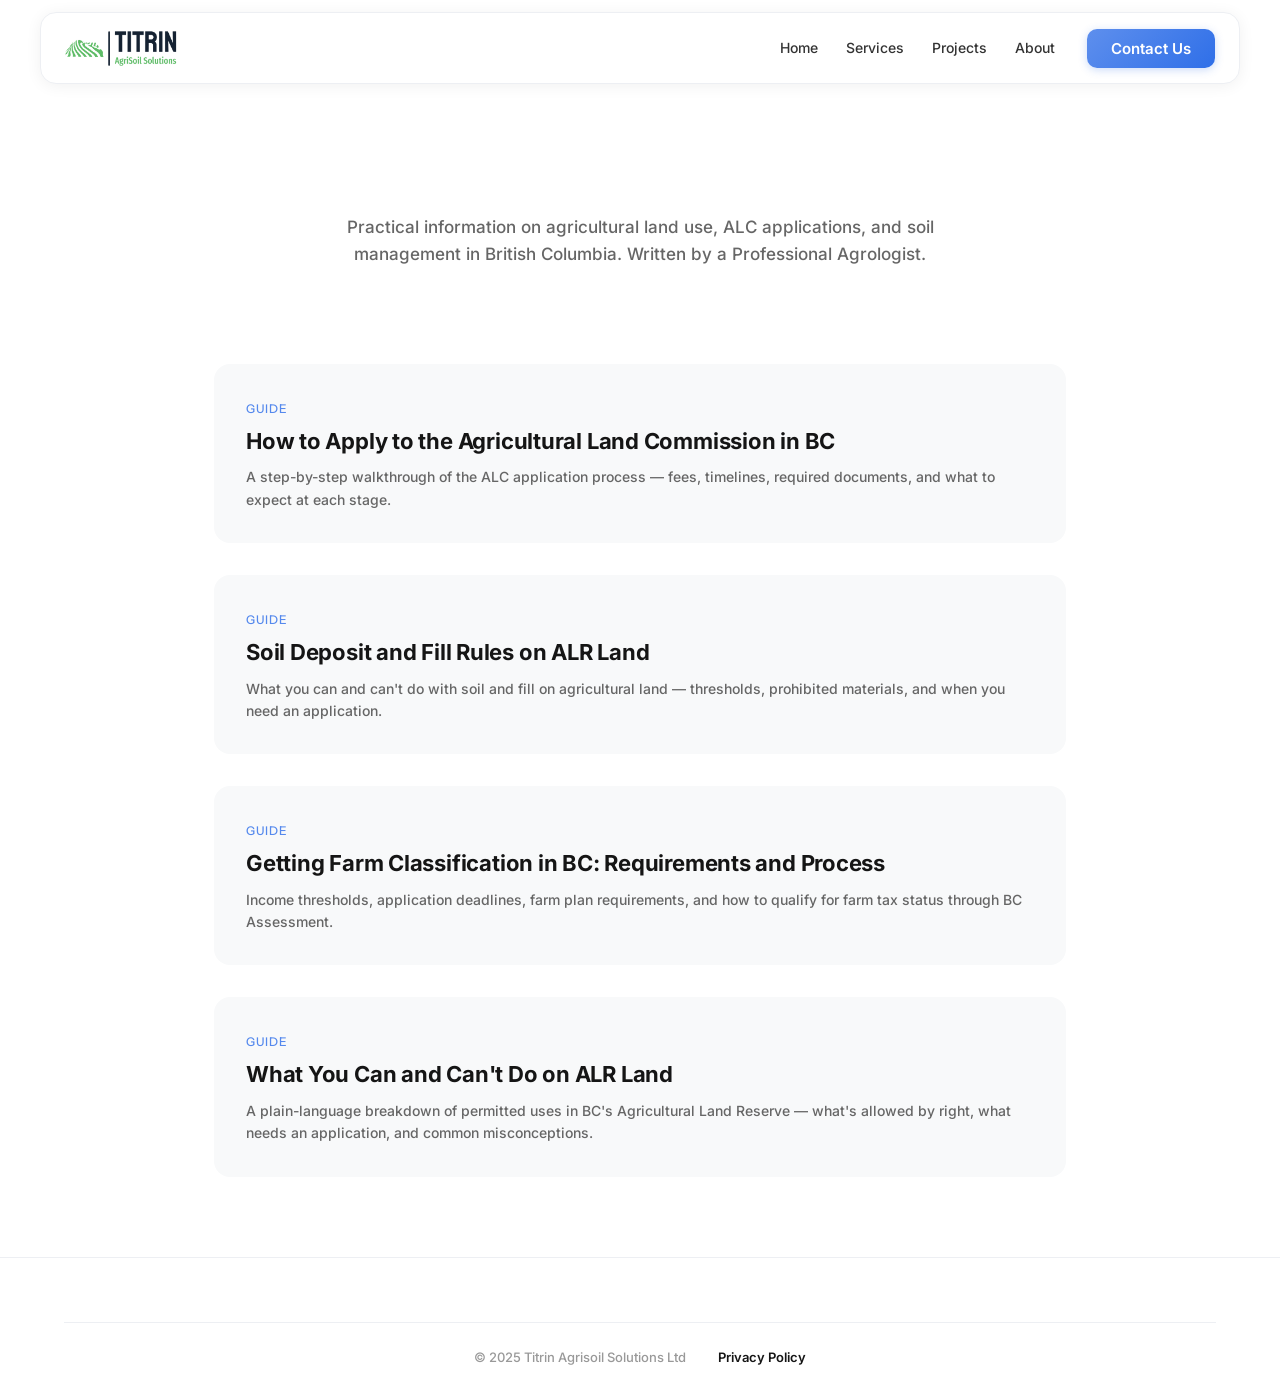
==== site/blog/index.html @ 801a22ed "Add blog with 4 factual guides on ALC, ALR, soil, and farm classification All articles sourced from " ====
<!DOCTYPE html>
<html lang="en" style="background:#fff">
<head>
  <meta charset="utf-8">
  <meta name="theme-color" content="#ffffff">
  <meta name="viewport" content="width=device-width, initial-scale=1">
  <title>Resources & Guides | Titrin Agrisoil Solutions</title>
  <meta name="keywords" content="ALC application guide, agricultural land reserve, soil assessment BC, farm plan, agrology resources">
  <meta name="description" content="Practical guides on ALC applications, soil assessments, farm plans, and agricultural land use in British Columbia. Written by a Professional Agrologist.">
  <meta property="og:type" content="website">
  <meta property="og:url" content="https://titrin.ca/blog/">
  <meta property="og:image" content="https://titrin.ca/images/iPVQI3gD4EhGyw76dvoJw2JfsQ.png">
  <meta property="og:title" content="Resources & Guides | Titrin Agrisoil Solutions">
  <meta property="og:description" content="Practical guides on ALC applications, soil assessments, farm plans, and agricultural land use in British Columbia.">
  <link rel="alternate" hreflang="en-ca" href="https://titrin.ca/blog/">
  <link rel="canonical" href="https://titrin.ca/blog/">
  <link rel="icon" href="../images/favicon-light.png" media="(prefers-color-scheme: light)">
  <link rel="icon" href="../images/favicon-dark.png" media="(prefers-color-scheme: dark)">
  <link rel="stylesheet" href="../css/styles.css">
</head>
<body>

  <header class="site-header" role="banner">
    <div class="header-bar">
      <a href="../index.html" class="header-logo"><img src="../images/iPVQI3gD4EhGyw76dvoJw2JfsQ.png" alt="Titrin AgriSoil Solutions" width="140" height="40"></a>
      <nav class="header-nav">
        <ul class="nav-links">
          <li><a href="../index.html" class="nav-link">Home</a></li>
          <li><a href="../index.html#services" class="nav-link">Services</a></li>
          <li><a href="../projects.html" class="nav-link">Projects</a></li>
          <li><a href="../about.html" class="nav-link">About</a></li>
        </ul>
        <a href="../contact.html" class="btn btn-primary nav-cta">Contact Us</a>
      </nav>
      <button class="hamburger" type="button" aria-label="Toggle navigation menu" aria-expanded="false" aria-controls="mobile-menu">
        <span class="hamburger-line"></span><span class="hamburger-line"></span><span class="hamburger-line"></span>
      </button>
    </div>
    <nav class="mobile-menu" id="mobile-menu" hidden>
      <ul class="mobile-nav-links">
        <li><a href="../index.html" class="mobile-nav-link">Home</a></li>
        <li><a href="../index.html#services" class="mobile-nav-link">Services</a></li>
        <li><a href="../projects.html" class="mobile-nav-link">Projects</a></li>
        <li><a href="../about.html" class="mobile-nav-link">About</a></li>
        <li><a href="../contact.html" class="btn btn-primary mobile-nav-cta">Contact Us</a></li>
      </ul>
    </nav>
  </header>

  <main>
    <section class="page-intro" style="background:var(--color-white);padding:140px 24px 48px;">
      <div class="container" style="text-align:center;">
        <h1>Resources &amp; Guides</h1>
        <p style="font-size:17px;color:var(--color-medium-gray);max-width:640px;margin:16px auto 0;">Practical information on agricultural land use, ALC applications, and soil management in British Columbia. Written by a Professional Agrologist.</p>
      </div>
    </section>

    <section style="padding:48px 24px 80px;">
      <div class="container" style="max-width:900px;margin:0 auto;">
        <div style="display:flex;flex-direction:column;gap:32px;">

          <a href="alc-application-guide.html" style="display:flex;gap:24px;align-items:flex-start;padding:32px;background:var(--color-off-white);border-radius:16px;text-decoration:none;color:inherit;transition:box-shadow 0.2s ease,transform 0.2s ease;" onmouseover="this.style.boxShadow='0 8px 24px rgba(0,0,0,0.08)';this.style.transform='translateY(-2px)'" onmouseout="this.style.boxShadow='';this.style.transform=''">
            <div style="flex:1;">
              <span style="font-family:var(--font-accent);font-size:12px;font-weight:500;text-transform:uppercase;letter-spacing:0.06em;color:var(--color-primary);">Guide</span>
              <h2 style="font-size:22px;margin:8px 0 12px;">How to Apply to the Agricultural Land Commission in BC</h2>
              <p style="color:var(--color-medium-gray);font-size:14px;line-height:1.6;margin:0;">A step-by-step walkthrough of the ALC application process — fees, timelines, required documents, and what to expect at each stage.</p>
            </div>
          </a>

          <a href="soil-deposit-alr-guide.html" style="display:flex;gap:24px;align-items:flex-start;padding:32px;background:var(--color-off-white);border-radius:16px;text-decoration:none;color:inherit;transition:box-shadow 0.2s ease,transform 0.2s ease;" onmouseover="this.style.boxShadow='0 8px 24px rgba(0,0,0,0.08)';this.style.transform='translateY(-2px)'" onmouseout="this.style.boxShadow='';this.style.transform=''">
            <div style="flex:1;">
              <span style="font-family:var(--font-accent);font-size:12px;font-weight:500;text-transform:uppercase;letter-spacing:0.06em;color:var(--color-primary);">Guide</span>
              <h2 style="font-size:22px;margin:8px 0 12px;">Soil Deposit and Fill Rules on ALR Land</h2>
              <p style="color:var(--color-medium-gray);font-size:14px;line-height:1.6;margin:0;">What you can and can't do with soil and fill on agricultural land — thresholds, prohibited materials, and when you need an application.</p>
            </div>
          </a>

          <a href="farm-classification-bc.html" style="display:flex;gap:24px;align-items:flex-start;padding:32px;background:var(--color-off-white);border-radius:16px;text-decoration:none;color:inherit;transition:box-shadow 0.2s ease,transform 0.2s ease;" onmouseover="this.style.boxShadow='0 8px 24px rgba(0,0,0,0.08)';this.style.transform='translateY(-2px)'" onmouseout="this.style.boxShadow='';this.style.transform=''">
            <div style="flex:1;">
              <span style="font-family:var(--font-accent);font-size:12px;font-weight:500;text-transform:uppercase;letter-spacing:0.06em;color:var(--color-primary);">Guide</span>
              <h2 style="font-size:22px;margin:8px 0 12px;">Getting Farm Classification in BC: Requirements and Process</h2>
              <p style="color:var(--color-medium-gray);font-size:14px;line-height:1.6;margin:0;">Income thresholds, application deadlines, farm plan requirements, and how to qualify for farm tax status through BC Assessment.</p>
            </div>
          </a>

          <a href="permitted-uses-alr.html" style="display:flex;gap:24px;align-items:flex-start;padding:32px;background:var(--color-off-white);border-radius:16px;text-decoration:none;color:inherit;transition:box-shadow 0.2s ease,transform 0.2s ease;" onmouseover="this.style.boxShadow='0 8px 24px rgba(0,0,0,0.08)';this.style.transform='translateY(-2px)'" onmouseout="this.style.boxShadow='';this.style.transform=''">
            <div style="flex:1;">
              <span style="font-family:var(--font-accent);font-size:12px;font-weight:500;text-transform:uppercase;letter-spacing:0.06em;color:var(--color-primary);">Guide</span>
              <h2 style="font-size:22px;margin:8px 0 12px;">What You Can and Can't Do on ALR Land</h2>
              <p style="color:var(--color-medium-gray);font-size:14px;line-height:1.6;margin:0;">A plain-language breakdown of permitted uses in BC's Agricultural Land Reserve — what's allowed by right, what needs an application, and common misconceptions.</p>
            </div>
          </a>

        </div>
      </div>
    </section>
  </main>

  <footer class="site-footer" role="contentinfo">
    <div class="container">
      <div class="footer-bottom">
        <p>&copy; 2025 Titrin Agrisoil Solutions Ltd</p>
        <a href="../privacy-policy.html">Privacy Policy</a>
      </div>
    </div>
  </footer>

  <script defer src="../js/main.js"></script>
</body>
</html>
---- site/css/styles.css ----
@font-face{font-family:'Inter';src:url('../fonts/inter-400.woff2') format('woff2');font-weight:400;font-style:normal;font-display:swap}@font-face{font-family:'Inter';src:url('../fonts/inter-500.woff2') format('woff2');font-weight:500;font-style:normal;font-display:swap}@font-face{font-family:'Inter';src:url('../fonts/inter-600.woff2') format('woff2');font-weight:600;font-style:normal;font-display:swap}@font-face{font-family:'Inter';src:url('../fonts/inter-700.woff2') format('woff2');font-weight:700;font-style:normal;font-display:swap}@font-face{font-family:'Inter';src:url('../fonts/inter-900.woff2') format('woff2');font-weight:900;font-style:normal;font-display:swap}@font-face{font-family:'Instrument Sans';src:url('../fonts/instrument-sans-400.woff2') format('woff2');font-weight:400;font-style:normal;font-display:swap}@font-face{font-family:'Instrument Sans';src:url('../fonts/instrument-sans-500.woff2') format('woff2');font-weight:500;font-style:normal;font-display:swap}@font-face{font-family:'Instrument Sans';src:url('../fonts/instrument-sans-700.woff2') format('woff2');font-weight:700;font-style:normal;font-display:swap}:root{--color-primary:#5589ed;--color-primary-dark:#2f6fe8;--color-primary-light:#e6eefd;--color-dark-text:#151515;--color-white:#fff;--color-dark-gray:#333;--color-medium-gray:#666;--color-light-gray:#999;--color-border-gray:#edeff3;--color-off-white:#f8f9fa;--color-near-black:#1c1e20;--gradient-primary:linear-gradient(135deg,rgb(94,143,237),rgb(47,111,232));--gradient-primary-hover:linear-gradient(135deg,rgb(74,123,217),rgb(37,91,202));--font-body:'Inter',-apple-system,BlinkMacSystemFont,'Segoe UI',sans-serif;--font-heading:'Inter',-apple-system,BlinkMacSystemFont,'Segoe UI',sans-serif;--font-accent:'Instrument Sans',sans-serif;--font-features:'cv03','cv04','cv09','cv11';--max-width:1200px;--header-height:72px;--section-padding:56px 24px;--section-padding-mobile:48px 16px;--border-radius-sm:8px;--border-radius-md:16px;--border-radius-lg:24px;--shadow-header:0 2px 16px rgba(0,0,0,0.06);--shadow-card:0 2px 12px rgba(0,0,0,0.06);--shadow-card-hover:0 8px 24px rgba(0,0,0,0.1);--transition-fast:0.2s ease;--transition-medium:0.3s ease}*,*::before,*::after{box-sizing:border-box;margin:0;padding:0}html{scroll-behavior:smooth;-webkit-text-size-adjust:100%}body{font-family:var(--font-body);font-optical-sizing:auto;font-feature-settings:var(--font-features);font-weight:500;font-size:15px;line-height:1.6;color:var(--color-medium-gray);background-color:var(--color-white);-webkit-font-smoothing:antialiased;-moz-osx-font-smoothing:grayscale}img,picture,video,svg{display:block;max-width:100%;height:auto}a{color:inherit;text-decoration:none}ul,ol{list-style:none}button,input,textarea,select{font:inherit;color:inherit;border:none;background:none;outline:none}button{cursor:pointer}h1,h2,h3,h4,h5,h6{font-family:var(--font-heading);font-feature-settings:var(--font-features);font-weight:700;color:var(--color-dark-text);line-height:1.2}h1{font-size:48px;letter-spacing:-0.02em}h2{font-size:36px;letter-spacing:-0.01em}h3{font-size:24px}h4{font-size:20px}h5{font-size:16px}p{margin-bottom:1em}p:last-child{margin-bottom:0}strong{font-weight:700}.container{width:100%;max-width:var(--max-width);margin:0 auto;padding:0 24px}.section{padding:var(--section-padding)}.section--white{background-color:var(--color-white)}.section--light{background-color:var(--color-off-white)}.section--blue-light{background-color:var(--color-primary-light)}.section--dark{background-color:var(--color-near-black);color:var(--color-white)}.section__inner{max-width:var(--max-width);margin:0 auto;padding:0 24px}.section-label{display:flex;align-items:center;justify-content:center;gap:6px;font-family:var(--font-accent);font-size:13px;font-weight:500;letter-spacing:0.08em;text-transform:uppercase;color:var(--color-primary);margin-bottom:12px}.section-label-icon{display:inline-block;vertical-align:middle}.section-heading{text-align:center;margin-bottom:16px}.section-subtitle,.section-description{text-align:center;max-width:640px;margin:0 auto 48px;color:var(--color-medium-gray)}.section-cta{text-align:center;margin-top:32px}.visually-hidden{position:absolute;width:1px;height:1px;padding:0;margin:-1px;overflow:hidden;clip:rect(0,0,0,0);white-space:nowrap;border:0}.btn{display:inline-flex;align-items:center;justify-content:center;gap:8px;padding:12px 24px;font-family:var(--font-body);font-feature-settings:var(--font-features);font-size:15px;font-weight:600;line-height:1;border-radius:10px;cursor:pointer;transition:all var(--transition-fast);white-space:nowrap;text-decoration:none}.btn-primary,.btn--primary{background:var(--gradient-primary);color:var(--color-white);border:none;box-shadow:0 2px 8px rgba(47,111,232,0.25)}.btn-primary:hover,.btn--primary:hover{background:var(--gradient-primary-hover);box-shadow:0 4px 12px rgba(47,111,232,0.35);transform:translateY(-1px)}.btn-primary:active,.btn--primary:active{transform:translateY(0);box-shadow:0 1px 4px rgba(47,111,232,0.25)}.btn-outline,.btn--secondary{background:transparent;color:var(--color-dark-text);border:1.5px solid var(--color-border-gray)}.btn-outline:hover,.btn--secondary:hover{border-color:var(--color-primary);color:var(--color-primary)}.btn--dark{background:var(--color-near-black);color:var(--color-white);border:none;width:100%;padding:16px 24px}.btn--dark:hover{background:var(--color-dark-gray)}.btn-lg{padding:16px 32px;font-size:16px;border-radius:12px}.btn--sm{padding:8px 16px;font-size:13px;border-radius:8px}.site-header{position:fixed;top:0;left:0;right:0;z-index:1000;padding:12px 16px 0}.header-bar{max-width:var(--max-width);margin:0 auto;background:rgba(255,255,255,1);backdrop-filter:blur(16px);-webkit-backdrop-filter:blur(16px);border:1px solid var(--color-border-gray);border-radius:var(--border-radius-md);box-shadow:var(--shadow-header);padding:0 24px;height:var(--header-height);display:flex;align-items:center;justify-content:space-between}.header-logo{flex-shrink:0}.header-logo img{height:36px;width:auto}.header-nav{display:flex;align-items:center;gap:32px}.nav-links{display:flex;align-items:center;gap:28px}.nav-link{font-size:14px;font-weight:500;color:var(--color-dark-gray);transition:color var(--transition-fast);position:relative}.nav-link:hover{color:var(--color-primary)}.nav-link.active{color:var(--color-dark-gray)}.nav-cta{flex-shrink:0}.hamburger{display:none;flex-direction:column;justify-content:center;gap:5px;width:32px;height:32px;cursor:pointer;background:none;border:none;padding:4px}.hamburger-line{display:block;width:100%;height:2px;background:var(--color-dark-text);border-radius:1px;transition:all var(--transition-fast)}.hamburger.is-open .hamburger-line:nth-child(1){transform:rotate(45deg) translate(5px,5px)}.hamburger.is-open .hamburger-line:nth-child(2){opacity:0}.hamburger.is-open .hamburger-line:nth-child(3){transform:rotate(-45deg) translate(5px,-5px)}.mobile-menu{display:none;max-width:var(--max-width);margin:8px auto 0;background:var(--color-white);border:1px solid var(--color-border-gray);border-radius:var(--border-radius-md);box-shadow:var(--shadow-card);padding:16px 24px}.mobile-menu:not([hidden]){display:block}.mobile-nav-links{display:flex;flex-direction:column;gap:4px}.mobile-nav-link{display:block;padding:12px 0;font-size:16px;font-weight:500;color:var(--color-dark-gray);border-bottom:1px solid var(--color-border-gray);transition:color var(--transition-fast)}.mobile-nav-link:last-child{border-bottom:none}.mobile-nav-link:hover{color:var(--color-primary)}.mobile-nav-link.active{color:var(--color-dark-gray)}.mobile-nav-cta{margin-top:8px;text-align:center;border-bottom:none !important}.header-wrapper{position:sticky;top:0;z-index:1000;padding:12px 16px 0}.header{max-width:var(--max-width);margin:0 auto;background:rgba(255,255,255,1);backdrop-filter:blur(16px);-webkit-backdrop-filter:blur(16px);border:1px solid var(--color-border-gray);border-radius:var(--border-radius-md);box-shadow:var(--shadow-header);padding:0 24px;height:var(--header-height);display:flex;align-items:center;justify-content:space-between;position:relative}.header__logo{flex-shrink:0}.header__logo img{height:36px;width:auto}.header__nav{display:flex;align-items:center;gap:32px}.header__nav-links{display:flex;align-items:center;gap:28px}.header__nav-link{font-size:14px;font-weight:500;color:var(--color-dark-gray);transition:color var(--transition-fast);position:relative}.header__nav-link:hover{color:var(--color-primary)}.header__nav-link--active{color:var(--color-dark-gray)}.header__cta{flex-shrink:0}.header__hamburger{display:none;flex-direction:column;justify-content:center;gap:5px;width:32px;height:32px;cursor:pointer;background:none;border:none;padding:4px}.header__hamburger span{display:block;width:100%;height:2px;background:var(--color-dark-text);border-radius:1px;transition:all var(--transition-fast)}.header__hamburger.is-open span:nth-child(1){transform:rotate(45deg) translate(5px,5px)}.header__hamburger.is-open span:nth-child(2){opacity:0}.header__hamburger.is-open span:nth-child(3){transform:rotate(-45deg) translate(5px,-5px)}.header__mobile-menu{display:none;position:absolute;top:calc(100% + 8px);left:0;right:0;background:var(--color-white);border:1px solid var(--color-border-gray);border-radius:var(--border-radius-md);box-shadow:var(--shadow-card);padding:16px 24px;flex-direction:column;gap:4px;z-index:100}.header__mobile-menu.is-open{display:flex}.header__mobile-menu .header__nav-link{display:block;padding:12px 0;font-size:16px;border-bottom:1px solid var(--color-border-gray)}.header__mobile-menu .header__nav-link:last-of-type{border-bottom:none}.header__mobile-menu .btn{margin-top:8px;text-align:center}.hero{position:relative;min-height:540px;display:flex;align-items:center;justify-content:center;text-align:center;padding:120px 24px 80px;overflow:hidden}.hero-media{position:absolute;inset:0;z-index:0}.hero-video{width:100%;height:100%;object-fit:cover}.hero-overlay{position:absolute;inset:0;background:rgba(0,0,0,0.5);z-index:1}.hero-texture{position:absolute;inset:0;z-index:2;opacity:0.03;background-image:url("data:image/svg+xml,%3Csvg viewBox='0 0 256 256' xmlns='http://www.w3.org/2000/svg'%3E%3Cfilter id='noise'%3E%3CfeTurbulence type='fractalNoise' baseFrequency='0.65' numOctaves='3' stitchTiles='stitch'/%3E%3C/filter%3E%3Crect width='100%25' height='100%25' filter='url(%23noise)'/%3E%3C/svg%3E");pointer-events:none}.hero-content{position:relative;z-index:3;max-width:720px}.hero-content h1{color:var(--color-white);font-size:52px;margin-bottom:20px;letter-spacing:-0.025em}.hero-subtitle{color:rgba(255,255,255,0.85);font-size:18px;line-height:1.6;margin-bottom:32px}.trust-badges{display:flex;align-items:center;justify-content:center;gap:16px;flex-wrap:wrap;margin-bottom:32px}.hero-content .btn{margin-bottom:0}.trust-badges + .btn{margin-top:0}.trust-badges img{width:64px;height:64px;border-radius:50%;object-fit:contain;padding:8px;border:2px solid rgba(255,255,255,0.3);background:rgba(255,255,255,1)}.who-we-help{padding:40px 24px;background-color:var(--color-white)}.who-we-help-card{max-width:900px;margin:0 auto;text-align:center;background:var(--color-off-white);border-radius:var(--border-radius-lg);padding:48px 56px;border:1px solid var(--color-border-gray)}.who-we-help-card .section-label{justify-content:center;margin-bottom:16px;font-size:14px}.who-we-help-text{font-size:20px;font-weight:500;line-height:1.5;color:var(--color-dark-text);margin:0}.services{padding:var(--section-padding);background-color:var(--color-white)}.services .section-label{justify-content:flex-start}.services h2{text-align:left;margin-bottom:32px}.services-grid{display:grid;grid-template-columns:repeat(3,1fr);gap:20px}.service-card{background:var(--color-off-white);border-radius:var(--border-radius-lg);padding:32px 28px;display:flex;flex-direction:column;transition:transform var(--transition-medium),box-shadow var(--transition-medium)}.service-card:hover{transform:translateY(-4px);box-shadow:var(--shadow-card-hover)}.service-card h3{font-size:20px;margin-bottom:12px}.service-card p{color:var(--color-medium-gray);font-size:14px;line-height:1.6;flex:1;margin-bottom:20px}.service-link{display:inline-flex;align-items:center;justify-content:center;gap:8px;font-size:14px;font-weight:500;color:var(--color-dark-text);background:var(--color-border-gray);padding:10px 20px;border-radius:12px;border:none;cursor:pointer;font-family:var(--font-body);transition:background var(--transition-fast),color var(--transition-fast);width:100%}.service-link:hover{background:var(--color-dark-gray);color:var(--color-white)}.why-choose{padding:var(--section-padding);background-color:var(--color-white)}.why-choose .section-label{justify-content:flex-start}.why-choose h2{text-align:left;margin-bottom:12px}.why-choose .section-subtitle{text-align:left;max-width:none;margin-bottom:32px}.features-grid{display:grid;grid-template-columns:repeat(2,1fr);gap:24px;max-width:900px;margin:0 auto}.feature-card{background:var(--color-white);border-radius:var(--border-radius-md);padding:32px;text-align:center;transition:box-shadow var(--transition-medium)}.feature-card:hover{box-shadow:var(--shadow-card-hover)}.feature-card .feature-icon{width:56px;height:56px;background:var(--color-primary-light);border-radius:50%;display:flex;align-items:center;justify-content:center;margin:0 auto 20px;color:var(--color-primary)}.feature-card .feature-icon svg{width:28px;height:28px}.feature-card h3{font-size:20px;margin-bottom:12px}.feature-card p{color:var(--color-medium-gray);font-size:14px;line-height:1.6}.feature-card--wide{grid-column:1 / -1;max-width:500px;justify-self:center}.features-list{display:flex;flex-direction:column;gap:0;max-width:100%;margin:0}.feature-row{display:flex;align-items:flex-start;gap:20px;padding:28px 24px;border:1px solid var(--color-border-gray);border-bottom:none;background:var(--color-white);transition:background var(--transition-fast)}.feature-row:first-child{border-radius:var(--border-radius-md) var(--border-radius-md) 0 0}.feature-row:last-child{border-bottom:1px solid var(--color-border-gray);border-radius:0 0 var(--border-radius-md) var(--border-radius-md)}.feature-row:hover{background:var(--color-off-white)}.feature-row-icon{width:48px;height:48px;min-width:48px;background:var(--color-primary-light);border-radius:50%;display:flex;align-items:center;justify-content:center;color:var(--color-primary);flex-shrink:0}.feature-row-icon svg{width:24px;height:24px}.feature-row-content{flex:1}.feature-row-content h3{font-size:18px;font-weight:700;margin-bottom:6px;color:var(--color-dark-text)}.feature-row-content p{font-size:14px;line-height:1.6;color:var(--color-medium-gray);margin-bottom:0}.feature-item{display:flex;align-items:flex-start;gap:20px;background:var(--color-white);border-radius:var(--border-radius-md);padding:28px;transition:box-shadow var(--transition-medium)}.feature-item:hover{box-shadow:var(--shadow-card-hover)}.feature-item__icon{width:52px;height:52px;min-width:52px;background:var(--color-primary-light);border-radius:50%;display:flex;align-items:center;justify-content:center}.feature-item__icon svg{width:28px;height:28px}.feature-item__content{flex:1}.feature-item__title{font-size:18px;font-weight:700;color:var(--color-dark-text);margin-bottom:8px}.feature-item__description{font-size:14px;line-height:1.6;color:var(--color-medium-gray)}.features-grid .feature-item:nth-child(5):last-child{grid-column:1 / -1;max-width:500px;justify-self:center}.projects-preview{padding:var(--section-padding);background-color:var(--color-white)}.projects-preview .section-label{justify-content:flex-start}.projects-preview h2{text-align:left;margin-bottom:32px}.projects-grid{display:grid;grid-template-columns:repeat(3,1fr);gap:24px}.project-card{border-radius:var(--border-radius-lg);overflow:hidden;background:var(--color-white);transition:box-shadow var(--transition-medium),transform var(--transition-medium)}.project-card:hover{box-shadow:var(--shadow-card-hover);transform:translateY(-4px)}.project-card-body{padding:20px 4px 12px}.project-client{display:block;font-family:var(--font-accent);font-size:12px;font-weight:500;letter-spacing:0.06em;text-transform:uppercase;color:var(--color-dark-text);margin-bottom:2px}.project-card-body h3{font-size:16px;font-weight:500;margin-bottom:0;color:var(--color-medium-gray)}.project-card-body p{display:none}.project-card-image{aspect-ratio:4 / 3;overflow:hidden;border-radius:var(--border-radius-lg)}.project-card-image img{width:100%;height:100%;object-fit:cover;transition:transform var(--transition-medium)}.project-card:hover .project-card-image img{transform:scale(1.05)}.steps{padding:var(--section-padding);background-color:var(--color-off-white)}.steps h2{text-align:center;margin-bottom:32px}.steps-grid{display:grid;grid-template-columns:repeat(3,1fr);gap:32px}.step-card{text-align:center;padding:24px}.step-icon-wrap{position:relative;width:140px;height:140px;margin:0 auto 20px}.step-icon-bg{position:absolute;top:0;left:0;width:100%;height:100%;object-fit:contain;opacity:0.8}.step-icon{position:absolute;top:50%;left:50%;transform:translate(-50%,-50%);z-index:2;color:var(--color-primary)}.step-icon-circle{position:absolute;top:50%;left:50%;transform:translate(-50%,-50%);z-index:2;width:56px;height:56px;background:var(--color-white);border-radius:50%;display:flex;align-items:center;justify-content:center;box-shadow:0 2px 8px rgba(0,0,0,0.06)}.step-icon-circle svg{width:28px;height:28px}.step-card h3{font-size:20px;margin-bottom:12px}.step-card p{font-size:14px;line-height:1.6;color:var(--color-medium-gray)}.cta-banner{background:transparent;border-radius:0;padding:64px 40px;text-align:center;margin:0 24px 80px;max-width:var(--max-width);margin-left:auto;margin-right:auto}.cta-banner--full{border-radius:0;margin:0;max-width:100%;padding:80px 40px}.cta-banner-inner{max-width:var(--max-width);margin:0 auto;padding:0 24px}.cta-banner h2{color:var(--color-dark-text);font-style:italic;margin-bottom:16px}.cta-banner p{color:var(--color-medium-gray);font-size:16px;max-width:520px;margin:0 auto 32px}.cta-banner .btn{margin-top:0}.section .cta-banner{margin:0 auto;background:transparent}.cta-banner__title{color:var(--color-dark-text);font-style:italic;margin-bottom:16px}.site-footer{background:var(--color-white);color:var(--color-medium-gray);padding:64px 24px 32px;border-top:1px solid var(--color-border-gray)}.footer-grid{display:grid;grid-template-columns:2fr 1fr 1fr;gap:48px;margin-bottom:48px}.footer-brand{display:flex;flex-direction:column;gap:12px}.footer-logo{height:auto;width:180px;max-width:180px;margin-bottom:4px}.footer-brand p{font-size:14px;line-height:1.6;margin-bottom:0}.footer-credential{font-size:13px;color:var(--color-medium-gray)}.footer-credential strong{color:var(--color-dark-text)}.site-footer .footer-link{color:var(--color-primary);font-size:13px;transition:color var(--transition-fast)}.site-footer .footer-link:hover{color:var(--color-primary-dark)}.footer-nav h4{color:var(--color-dark-text);font-size:16px;margin-bottom:16px}.footer-nav ul{display:flex;flex-direction:column;gap:10px}.footer-nav ul a{font-size:14px;color:var(--color-medium-gray);transition:color var(--transition-fast)}.footer-nav ul a:hover{color:var(--color-primary)}.footer-contact h4{color:var(--color-dark-text);font-size:14px;font-weight:600;margin-bottom:6px;margin-top:16px}.footer-contact h4:first-child{margin-top:0}.footer-contact a,.footer-contact p{font-size:14px;color:var(--color-medium-gray);transition:color var(--transition-fast);margin-bottom:0}.footer-contact a:hover{color:var(--color-primary)}.footer-bottom{display:flex;align-items:center;justify-content:center;gap:32px;padding-top:24px;border-top:1px solid var(--color-border-gray);font-size:13px}.footer-bottom p{margin-bottom:0;color:var(--color-light-gray)}.footer-bottom a{color:var(--color-dark-text);font-weight:600;transition:color var(--transition-fast)}.footer-bottom a:hover{color:var(--color-primary)}.footer{background:var(--color-white);color:var(--color-medium-gray);padding:64px 0 32px;border-top:1px solid var(--color-border-gray)}.footer__inner{max-width:var(--max-width);margin:0 auto;padding:0 24px}.footer__grid{display:grid;grid-template-columns:2fr 1fr 1fr;gap:48px;margin-bottom:48px}.footer__brand{display:flex;flex-direction:column;gap:12px}.footer__logo{display:inline-block}.footer__logo img{height:auto;width:180px;max-width:180px}.footer__brand-description{font-size:14px;line-height:1.6}.footer__heading{color:var(--color-dark-text);font-size:16px;margin-bottom:16px}.footer__links{display:flex;flex-direction:column;gap:10px}.footer__link{font-size:14px;color:var(--color-medium-gray);transition:color var(--transition-fast)}.footer__link:hover{color:var(--color-primary)}.footer__nav h4{color:var(--color-dark-text);font-size:16px;margin-bottom:16px}.footer__nav ul{display:flex;flex-direction:column;gap:10px}.footer__nav ul a,.footer__nav ul li a{font-size:14px;color:var(--color-medium-gray);transition:color var(--transition-fast)}.footer__nav ul a:hover,.footer__nav ul li a:hover{color:var(--color-primary)}.footer__contact{display:flex;flex-direction:column;gap:4px}.footer__contact-item{display:flex;align-items:center;gap:10px;font-size:14px;margin-bottom:8px}.footer__contact-item svg{flex-shrink:0;width:18px;height:18px}.footer__contact-item a{color:var(--color-medium-gray);transition:color var(--transition-fast)}.footer__contact-item a:hover{color:var(--color-primary)}.footer__bottom{display:flex;align-items:center;justify-content:center;gap:32px;padding-top:24px;border-top:1px solid var(--color-border-gray);font-size:13px}.footer__copyright{margin-bottom:0;color:var(--color-light-gray)}.footer__privacy{color:var(--color-dark-text);font-weight:600;transition:color var(--transition-fast)}.footer__privacy:hover{color:var(--color-primary)}.about-hero{display:grid;grid-template-columns:1fr 1fr;gap:64px;align-items:center;padding:120px 24px 80px;max-width:var(--max-width);margin:0 auto}.about-hero__text h1{margin-bottom:16px}.about-hero__bio{font-size:16px;line-height:1.7;color:var(--color-medium-gray)}.about-hero__gallery{position:relative}.about-hero__gallery img:first-child{border-radius:var(--border-radius-md)}.credentials-list{display:flex;flex-direction:column;gap:20px}.credential-item{display:flex;align-items:center;gap:16px;padding:16px 20px;background:var(--color-off-white);border-radius:var(--border-radius-sm)}.credential-item__icon{width:40px;height:40px;min-width:40px;background:var(--color-primary-light);border-radius:50%;display:flex;align-items:center;justify-content:center}.credential-item__icon svg{width:20px;height:20px}.credential-item__text{font-size:14px;line-height:1.5;color:var(--color-dark-gray)}.contact-hero{background:var(--color-white);padding:120px 24px 64px}.contact-hero__inner{max-width:var(--max-width);margin:0 auto;display:grid;grid-template-columns:1fr 1fr;gap:48px;align-items:center}.contact-hero__text h1{margin-bottom:16px}.contact-hero__text p{font-size:17px;line-height:1.6;color:var(--color-medium-gray)}.contact-hero__image{border-radius:var(--border-radius-md);overflow:hidden}.contact-hero__image img{width:100%;height:auto;display:block;border-radius:var(--border-radius-md)}.contact-columns{display:grid;grid-template-columns:1fr 1fr;gap:48px;margin-top:32px}.contact-form-wrapper h2{margin-bottom:12px}.contact-form-subtitle{font-size:14px;color:var(--color-medium-gray);margin-bottom:24px}.contact-form{display:flex;flex-direction:column;gap:16px}.form-group{width:100%}.form-group__input,.form-group__textarea{width:100%;padding:14px 16px;font-size:14px;color:var(--color-dark-text);background:var(--color-off-white);border:1.5px solid var(--color-border-gray);border-radius:var(--border-radius-sm);transition:border-color var(--transition-fast)}.form-group__input:focus,.form-group__textarea:focus{border-color:var(--color-primary);outline:none;background:var(--color-white)}.form-group__input::placeholder,.form-group__textarea::placeholder{color:var(--color-light-gray)}.form-group__textarea{resize:vertical;min-height:120px}.contact-form__submit{margin-top:8px}.contact-info-wrapper h2{margin-bottom:12px}.contact-info-description{font-size:14px;color:var(--color-medium-gray);margin-bottom:32px}.contact-cards{display:flex;flex-direction:column;gap:16px}.contact-card{display:flex;align-items:flex-start;gap:16px;padding:24px;background:var(--color-off-white);border-radius:var(--border-radius-md)}.contact-card__icon{width:48px;height:48px;min-width:48px;background:var(--color-primary-light);border-radius:50%;display:flex;align-items:center;justify-content:center;color:var(--color-primary)}.contact-card__icon svg{width:24px;height:24px}.contact-card__body{display:flex;flex-direction:column;gap:8px}.contact-card__value{font-size:15px;font-weight:600;color:var(--color-dark-text);margin-bottom:0}.contact-card__action{font-size:14px;font-weight:500;color:var(--color-primary);transition:color var(--transition-fast)}.contact-card__action:hover{color:var(--color-primary-dark)}.page-intro{position:relative;padding:140px 24px 64px;text-align:center;background:var(--color-near-black);overflow:hidden}.page-intro-bg{position:absolute;inset:0;z-index:0}.page-intro-bg img{width:100%;height:100%;object-fit:cover;opacity:0.35}.page-intro .container{position:relative;z-index:1}.page-intro h1{margin-bottom:16px;color:var(--color-white)}.page-intro-text{font-size:17px;line-height:1.6;color:rgba(255,255,255,0.8);max-width:640px;margin:0 auto}.projects-detail{padding:var(--section-padding);background-color:var(--color-white)}.projects-page-grid{display:grid;grid-template-columns:repeat(2,1fr);gap:32px}.project-detail-card{background:var(--color-white);border:1px solid var(--color-border-gray);border-radius:var(--border-radius-lg);overflow:hidden;transition:box-shadow var(--transition-medium)}.project-detail-card:hover{box-shadow:var(--shadow-card-hover)}.project-detail-card__image{aspect-ratio:16 / 9;overflow:hidden}.project-detail-card__image img{width:100%;height:100%;object-fit:cover;transition:transform var(--transition-medium)}.project-detail-card:hover .project-detail-card__image img{transform:scale(1.03)}.project-detail-card__body{padding:28px}.project-detail-card__meta{display:inline-block;font-family:var(--font-accent);font-size:12px;font-weight:500;letter-spacing:0.06em;text-transform:uppercase;color:var(--color-primary);background:var(--color-primary-light);padding:4px 10px;border-radius:4px;margin-bottom:12px}.project-detail-card__title{font-size:22px;margin-bottom:12px}.project-detail-card__description{font-size:14px;line-height:1.6;color:var(--color-medium-gray)}.project-detail-card__role,.project-detail-card__outcome{font-size:14px;line-height:1.6;color:var(--color-medium-gray)}.project-detail-card__role strong,.project-detail-card__outcome strong{color:var(--color-dark-text)}.project-detail-card__deliverables-heading{font-size:14px;font-weight:700;color:var(--color-dark-text);margin-bottom:8px;margin-top:8px}.project-detail-card__deliverables{list-style:disc;padding-left:20px;display:flex;flex-direction:column;gap:6px}.project-detail-card__deliverables li{font-size:13px;line-height:1.5;color:var(--color-medium-gray);list-style:disc}.privacy-page{max-width:800px;margin:0 auto;padding:120px 24px 80px}.privacy-page .section-label{justify-content:flex-start}.privacy-page h1{margin-bottom:24px}.privacy-page h2{font-size:24px;margin-top:40px;margin-bottom:16px}.privacy-page p{font-size:15px;line-height:1.7;color:var(--color-medium-gray)}.privacy-page ul{list-style:disc;padding-left:20px;margin-bottom:1em}.privacy-page ul li{font-size:15px;line-height:1.7;color:var(--color-medium-gray);margin-bottom:8px;list-style:disc}.privacy-page a{color:var(--color-primary);transition:color var(--transition-fast)}.privacy-page a:hover{color:var(--color-primary-dark)}.thankyou{min-height:60vh;display:flex;align-items:center;justify-content:center;text-align:center;padding:120px 24px 80px;background:var(--color-primary-light)}.thankyou__content{max-width:600px}.thankyou__content p:first-child{font-size:16px;color:var(--color-medium-gray);margin-bottom:16px}.thankyou__title{font-size:64px;font-weight:900;color:var(--color-dark-text);margin-bottom:24px;letter-spacing:-0.02em}.thankyou__message{font-size:16px;line-height:1.7;color:var(--color-medium-gray);margin-bottom:32px}@media (max-width:1199px){h1{font-size:40px}h2{font-size:30px}.header-nav{display:none}.hamburger{display:flex}.header__nav{display:none}.header__cta{display:none}.header__hamburger{display:flex}.services-grid{grid-template-columns:repeat(2,1fr)}.service-card{border-left:none;border-top:1px solid var(--color-border-gray)}.service-card:first-child,.service-card:nth-child(2){border-top:none}.projects-grid{grid-template-columns:repeat(2,1fr)}.projects-page-grid{grid-template-columns:1fr}.steps-grid{grid-template-columns:repeat(2,1fr)}.steps-grid .step-card:last-child{grid-column:1 / -1;max-width:400px;justify-self:center}.footer-grid,.footer__grid{grid-template-columns:1fr 1fr;gap:32px}.footer-brand,.footer__brand{grid-column:1 / -1}.about-hero{grid-template-columns:1fr;gap:40px;padding:100px 24px 60px}.contact-columns{grid-template-columns:1fr;gap:40px}.contact-hero__inner{grid-template-columns:1fr;gap:32px}.hero-content h1{font-size:40px}.hero{min-height:440px;padding:100px 24px 60px}}@media (max-width:809px){h1{font-size:32px}h2{font-size:26px}h3{font-size:20px}body{font-size:14px}.container{padding:0 16px}.section{padding:var(--section-padding-mobile)}.section__inner{padding:0 16px}.site-header{padding:8px 12px 0}.header-bar{padding:0 16px;height:60px}.header-wrapper{padding:8px 12px 0}.header{padding:0 16px;height:60px}.hero{min-height:380px;padding:80px 16px 60px}.hero-content h1{font-size:32px}.hero-subtitle{font-size:15px}.trust-badges img{width:56px;height:56px;background:rgba(255,255,255,1)}.who-we-help{padding:48px 16px}.who-we-help-inner{padding:0}.who-we-help-text{font-size:14px}.services{padding:var(--section-padding-mobile)}.services-grid{grid-template-columns:1fr}.service-card{padding:28px 24px;border-left:none;border-top:1px solid var(--color-border-gray)}.service-card:first-child{border-top:none}.why-choose{padding:var(--section-padding-mobile)}.features-grid{grid-template-columns:1fr}.feature-card--wide{max-width:100%}.features-grid .feature-item:nth-child(5):last-child{max-width:100%}.projects-preview{padding:var(--section-padding-mobile)}.projects-grid{grid-template-columns:1fr}.projects-page-grid{grid-template-columns:1fr}.steps{padding:var(--section-padding-mobile)}.steps-grid{grid-template-columns:1fr}.steps-grid .step-card:last-child{max-width:100%}.cta-banner{margin:0 16px 48px;padding:48px 24px;border-radius:0}.cta-banner--full{margin:0;border-radius:0;padding:48px 16px}.service-card{border-left:none;border-top:1px solid var(--color-border-gray)}.service-card:first-child{border-top:none}.feature-row{gap:16px}.feature-row-icon{width:40px;height:40px;min-width:40px}.feature-row-icon svg{width:20px;height:20px}.site-footer{padding:48px 16px 24px}.footer-grid,.footer__grid{grid-template-columns:1fr;gap:32px}.footer-brand,.footer__brand{grid-column:auto}.footer-bottom,.footer__bottom{flex-direction:column;gap:8px;text-align:center}.footer__inner{padding:0 16px}.about-hero{padding:80px 16px 48px}.contact-hero{padding:80px 16px 48px}.page-intro{padding:80px 16px 32px}.privacy-page{padding:80px 16px 48px}.thankyou{padding:80px 16px 48px}.thankyou__title{font-size:48px}.feature-item{flex-direction:column;align-items:center;text-align:center;padding:24px}.contact-columns{grid-template-columns:1fr;gap:32px}}@keyframes fadeInUp{from{opacity:0;transform:translateY(30px)}to{opacity:1;transform:translateY(0)}}@keyframes fadeIn{from{opacity:0}to{opacity:1}}@keyframes scaleIn{from{opacity:0;transform:scale(0.95)}to{opacity:1;transform:scale(1)}}body{animation:fadeIn 0.4s ease-out}.animate-on-scroll,.is-visible,.delay-1,.delay-2,.delay-3,.delay-4,.delay-5{}.feature-row-icon{transition:transform var(--transition-medium)}.feature-row-icon:hover{transform:scale(1.1)}.scroll-progress{position:fixed;top:0;left:0;width:0%;height:3px;background:var(--gradient-primary);z-index:10000;transition:width 0.05s linear;pointer-events:none}.hero-media{will-change:transform;transition:none}.hero-content h1{background:linear-gradient(135deg,#ffffff 0%,#d4e4ff 50%,#ffffff 100%);-webkit-background-clip:text;-webkit-text-fill-color:transparent;background-clip:text}.wave-divider{display:block;width:100%;height:36px;position:relative;overflow:hidden;line-height:0;margin-top:-1px}.wave-divider--white{background:transparent}.wave-divider--white svg{fill:var(--color-white)}.wave-divider--light svg{fill:var(--color-off-white)}.wave-divider--flip{transform:scaleY(-1)}.wave-divider svg{position:relative;display:block;width:calc(100% + 2px);height:36px}.service-card{border-radius:var(--border-radius-md);padding:32px 20px;transition:background 0.3s ease,box-shadow 0.3s ease,transform 0.3s ease;position:relative}.service-card:hover{background:rgba(255,255,255,0.7);backdrop-filter:blur(12px);-webkit-backdrop-filter:blur(12px);box-shadow:0 8px 32px rgba(85,137,237,0.08),inset 0 0 0 1px rgba(255,255,255,0.5);transform:translateY(-4px)}.project-card-image img{clip-path:inset(0 0 0 0);transition:clip-path 0.8s cubic-bezier(0.25,0.46,0.45,0.94),transform 0.6s ease}.project-card{perspective:800px;transform-style:preserve-3d}.project-card.is-tilting{transition:transform 0.1s ease-out}.stat-counter{font-variant-numeric:tabular-nums}.btn-magnetic{transition:transform 0.2s ease-out,box-shadow 0.3s ease,background 0.3s ease}.typed-cursor{display:inline-block;width:2px;height:1em;background:rgba(255,255,255,0.8);margin-left:2px;animation:blink-cursor 0.7s step-end infinite;vertical-align:text-bottom}@keyframes blink-cursor{50%{opacity:0}}.back-to-top{position:fixed;bottom:32px;right:32px;width:48px;height:48px;border-radius:50%;background:var(--gradient-primary);color:var(--color-white);border:none;cursor:pointer;display:flex;align-items:center;justify-content:center;box-shadow:0 4px 16px rgba(47,111,232,0.3);z-index:999;opacity:0;transform:translateY(20px);transition:opacity 0.3s ease,transform 0.3s ease,box-shadow 0.3s ease;pointer-events:none}.back-to-top.is-visible{opacity:1;transform:translateY(0);pointer-events:auto}.back-to-top:hover{box-shadow:0 6px 24px rgba(47,111,232,0.45);transform:translateY(-2px)}.back-to-top svg{width:20px;height:20px}.sticky-cta{position:fixed;bottom:0;left:0;right:0;background:rgba(255,255,255,0.95);backdrop-filter:blur(12px);-webkit-backdrop-filter:blur(12px);border-top:1px solid var(--color-border-gray);padding:12px 24px;display:flex;align-items:center;justify-content:center;gap:16px;z-index:998;transform:translateY(100%);transition:transform 0.4s cubic-bezier(0.16,1,0.3,1)}.sticky-cta.is-visible{transform:translateY(0)}.sticky-cta__text{font-size:14px;font-weight:600;color:var(--color-dark-text)}.sticky-cta__close{position:absolute;right:16px;top:50%;transform:translateY(-50%);background:none;border:none;cursor:pointer;color:var(--color-light-gray);padding:4px;font-size:18px;line-height:1}.sticky-cta__close:hover{color:var(--color-dark-text)}.form-float{position:relative}.form-float input,.form-float textarea{width:100%;padding:20px 16px 8px;font-size:15px;font-family:var(--font-body);border:1.5px solid var(--color-border-gray);border-radius:var(--border-radius-sm);background:var(--color-white);color:var(--color-dark-text);transition:border-color 0.3s ease,box-shadow 0.3s ease;outline:none}.form-float label{position:absolute;left:16px;top:50%;transform:translateY(-50%);font-size:15px;color:var(--color-light-gray);pointer-events:none;transition:all 0.2s ease}.form-float textarea ~ label{top:20px;transform:none}.form-float input:focus,.form-float textarea:focus{border-color:var(--color-primary);box-shadow:0 0 0 3px rgba(85,137,237,0.12)}.form-float input:focus ~ label,.form-float input:not(:placeholder-shown) ~ label,.form-float textarea:focus ~ label,.form-float textarea:not(:placeholder-shown) ~ label{top:8px;transform:none;font-size:11px;color:var(--color-primary);font-weight:600}*:focus-visible{outline:2px solid var(--color-primary);outline-offset:2px;border-radius:4px}button:focus-visible,a:focus-visible{outline:2px solid var(--color-primary);outline-offset:3px}input:focus-visible,textarea:focus-visible,select:focus-visible{outline:none;border-color:var(--color-primary);box-shadow:0 0 0 3px rgba(85,137,237,0.15)}@keyframes shimmer{0%{background-position:-200% 0}100%{background-position:200% 0}}.skeleton-loading{opacity:0;animation:fadeIn 0.5s ease-out 0.1s forwards}@media (hover:hover) and (pointer:fine){.custom-cursor{position:fixed;width:8px;height:8px;background:var(--color-primary);border-radius:50%;pointer-events:none;z-index:100000;transition:transform 0.15s ease-out,opacity 0.2s ease;mix-blend-mode:difference;opacity:0}.custom-cursor.is-visible{opacity:1}.custom-cursor-ring{position:fixed;width:32px;height:32px;border:1.5px solid var(--color-primary);border-radius:50%;pointer-events:none;z-index:100000;transition:transform 0.08s ease-out,width 0.2s ease,height 0.2s ease,opacity 0.2s ease;opacity:0;transform:translate(-50%,-50%)}.custom-cursor-ring.is-visible{opacity:0.5}.custom-cursor-ring.is-hovering{width:48px;height:48px;opacity:0.3}}.service-card-details{max-height:0;overflow:hidden;transition:max-height 0.4s cubic-bezier(0.16,1,0.3,1),opacity 0.3s ease;opacity:0}.service-card.is-expanded .service-card-details{max-height:300px;opacity:1}.service-card-details ul{padding:12px 0 0;list-style:none}.service-card-details li{font-size:13px;color:var(--color-medium-gray);padding:4px 0;padding-left:16px;position:relative}.service-card-details li::before{content:'';position:absolute;left:0;top:11px;width:6px;height:6px;border-radius:50%;background:var(--color-primary)}@media print{.site-header,.header-wrapper,.header,.hamburger,.header__hamburger,.mobile-menu,.header__mobile-menu,.cta-banner,.site-footer,.footer{display:none !important}body{color:#000;background:#fff}.hero{min-height:auto;padding:24px}.hero-media,.hero-overlay,.hero-texture{display:none}.hero-content h1{color:#000}}
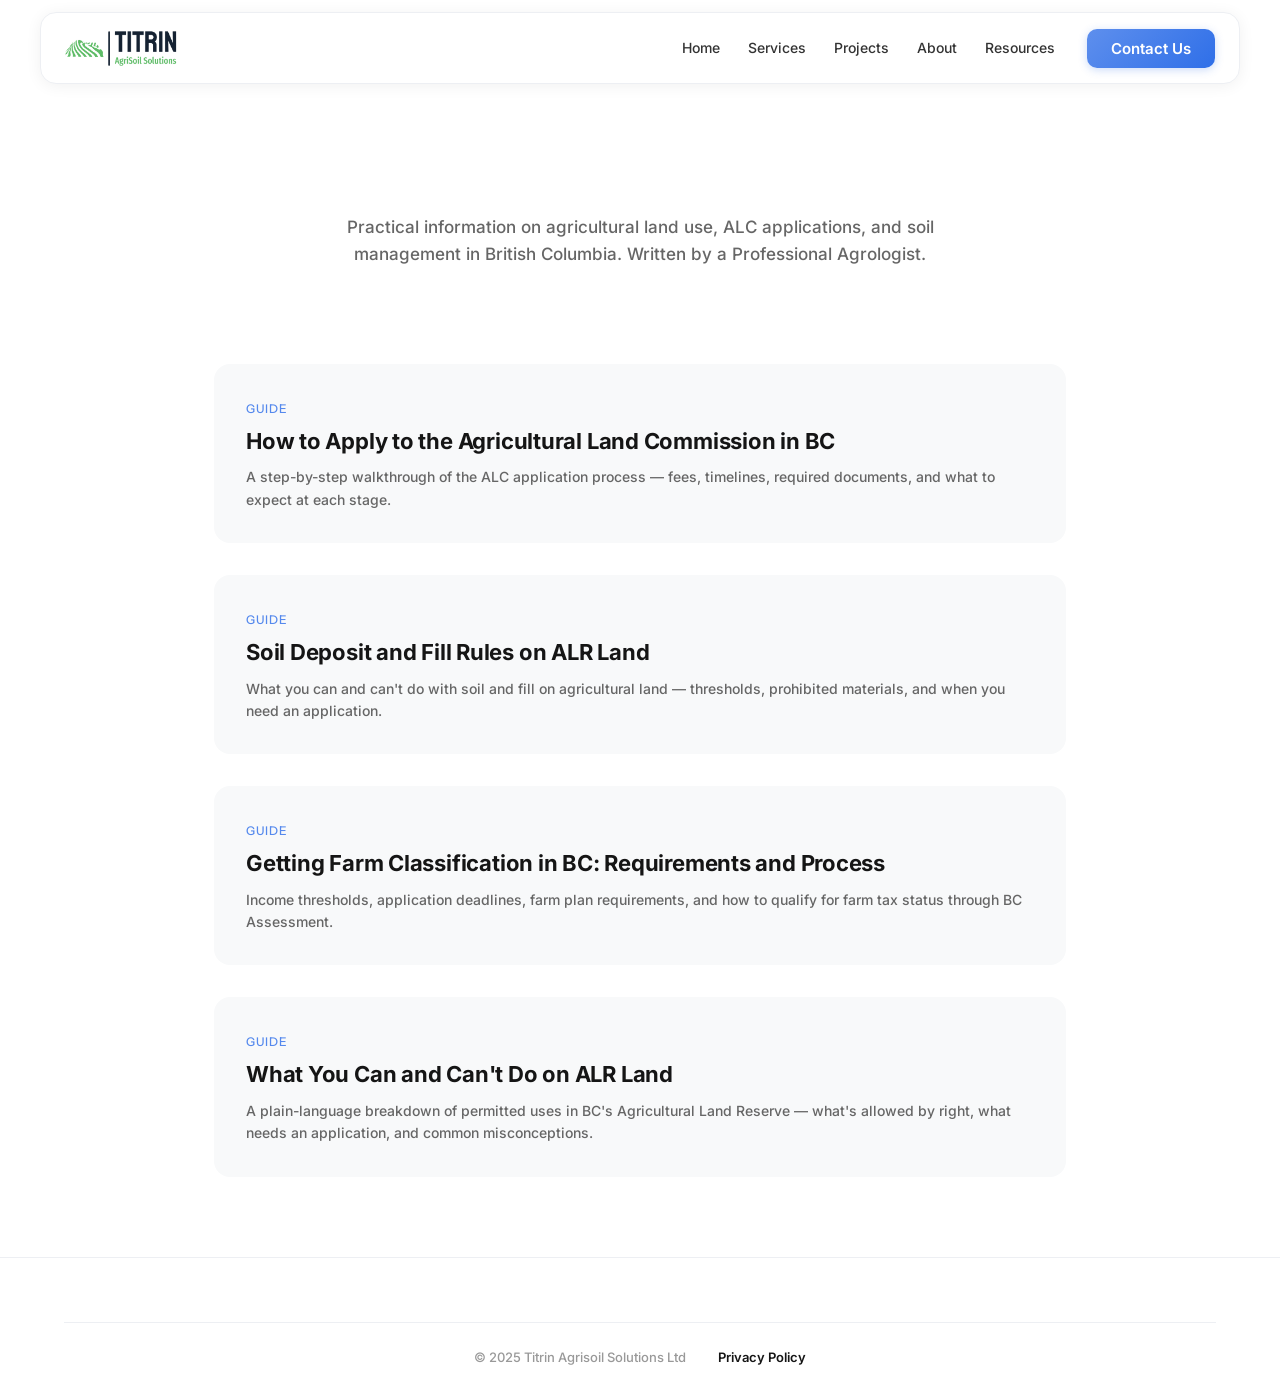
==== commit 29cb7665: "Add Resources link to navigation on all pages Co-Authored-By: Claude Opus 4.6 (1M context) <noreply@" ====
--- a/site/blog/index.html
+++ b/site/blog/index.html
@@ -29,6 +29,7 @@
           <li><a href="../index.html#services" class="nav-link">Services</a></li>
           <li><a href="../projects.html" class="nav-link">Projects</a></li>
           <li><a href="../about.html" class="nav-link">About</a></li>
+          <li><a href="./" class="nav-link">Resources</a></li>
         </ul>
         <a href="../contact.html" class="btn btn-primary nav-cta">Contact Us</a>
       </nav>
@@ -42,6 +43,7 @@
         <li><a href="../index.html#services" class="mobile-nav-link">Services</a></li>
         <li><a href="../projects.html" class="mobile-nav-link">Projects</a></li>
         <li><a href="../about.html" class="mobile-nav-link">About</a></li>
+        <li><a href="./" class="mobile-nav-link">Resources</a></li>
         <li><a href="../contact.html" class="btn btn-primary mobile-nav-cta">Contact Us</a></li>
       </ul>
     </nav>
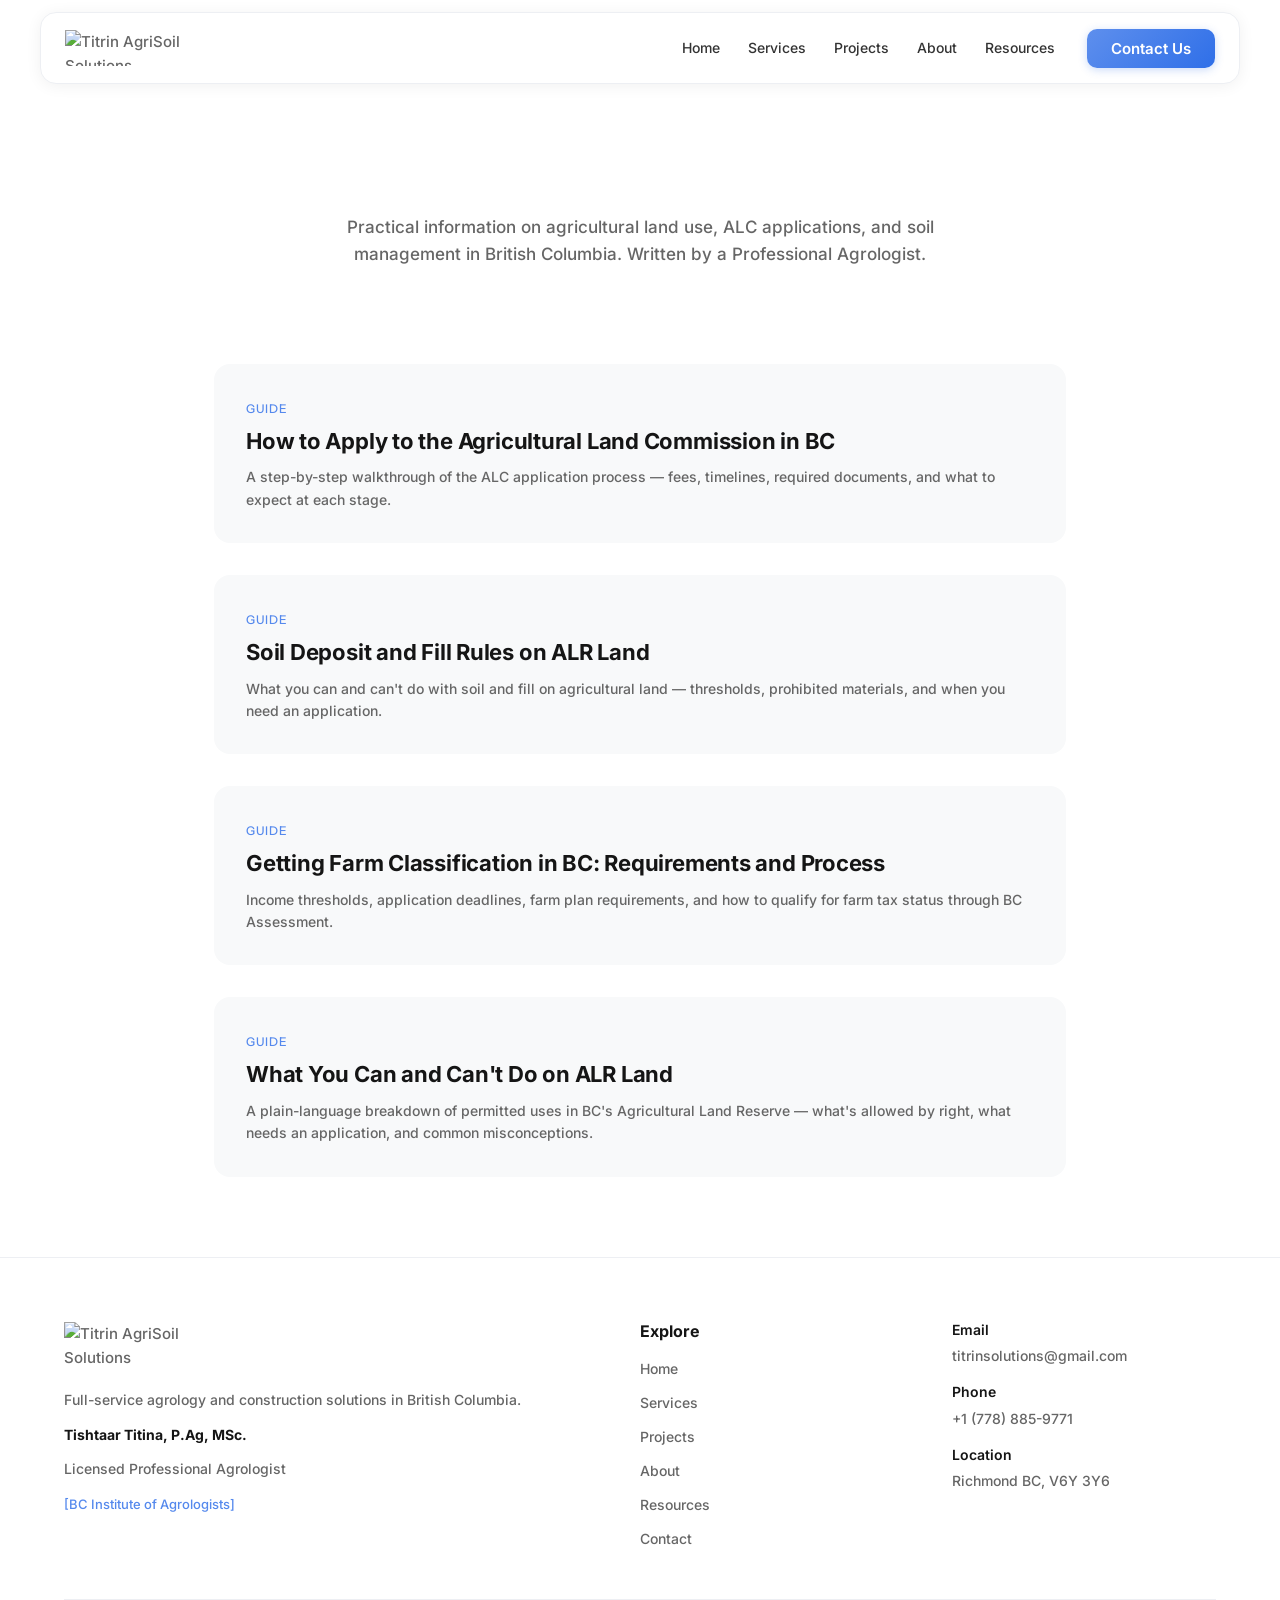
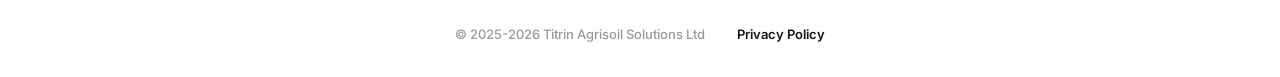
==== commit 659bbfad: "Complete polish pass: all 26 improvements 1. Full footer on blog pages (3-column with contact info) " ====
--- a/site/blog/index.html
+++ b/site/blog/index.html
@@ -9,7 +9,7 @@
   <meta name="description" content="Practical guides on ALC applications, soil assessments, farm plans, and agricultural land use in British Columbia. Written by a Professional Agrologist.">
   <meta property="og:type" content="website">
   <meta property="og:url" content="https://titrin.ca/blog/">
-  <meta property="og:image" content="https://titrin.ca/images/iPVQI3gD4EhGyw76dvoJw2JfsQ.png">
+  <meta property="og:image" content="https://titrin.ca/images/titrin-logo.png">
   <meta property="og:title" content="Resources & Guides | Titrin Agrisoil Solutions">
   <meta property="og:description" content="Practical guides on ALC applications, soil assessments, farm plans, and agricultural land use in British Columbia.">
   <link rel="alternate" hreflang="en-ca" href="https://titrin.ca/blog/">
@@ -17,12 +17,13 @@
   <link rel="icon" href="../images/favicon-light.png" media="(prefers-color-scheme: light)">
   <link rel="icon" href="../images/favicon-dark.png" media="(prefers-color-scheme: dark)">
   <link rel="stylesheet" href="../css/styles.css">
+  <link rel="alternate" type="application/rss+xml" title="Titrin Resources" href="feed.xml">
 </head>
 <body>
 
   <header class="site-header" role="banner">
     <div class="header-bar">
-      <a href="../index.html" class="header-logo"><img src="../images/iPVQI3gD4EhGyw76dvoJw2JfsQ.png" alt="Titrin AgriSoil Solutions" width="140" height="40"></a>
+      <a href="../index.html" class="header-logo"><img src="../images/titrin-logo.png" alt="Titrin AgriSoil Solutions" width="140" height="40"></a>
       <nav class="header-nav">
         <ul class="nav-links">
           <li><a href="../index.html" class="nav-link">Home</a></li>
@@ -100,8 +101,36 @@
 
   <footer class="site-footer" role="contentinfo">
     <div class="container">
+      <div class="footer-grid">
+        <div class="footer-brand">
+          <picture><source srcset="../images/titrin-logo-dark.webp" type="image/webp"><img src="../images/titrin-logo-dark.png" alt="Titrin AgriSoil Solutions" class="footer-logo" width="160" height="46" loading="lazy"></picture>
+          <p>Full-service agrology and construction solutions in British Columbia.</p>
+          <p class="footer-credential"><strong>Tishtaar Titina, P.Ag, MSc.</strong></p>
+          <p class="footer-credential">Licensed Professional Agrologist</p>
+          <p class="footer-credential"><a href="https://www.bcia.com" class="footer-link" target="_blank" rel="noopener noreferrer">[BC Institute of Agrologists]</a></p>
+        </div>
+        <div class="footer-nav">
+          <h4>Explore</h4>
+          <ul>
+            <li><a href="../index.html">Home</a></li>
+            <li><a href="../index.html#services">Services</a></li>
+            <li><a href="../projects.html">Projects</a></li>
+            <li><a href="../about.html">About</a></li>
+            <li><a href="./">Resources</a></li>
+            <li><a href="../contact.html">Contact</a></li>
+          </ul>
+        </div>
+        <div class="footer-contact">
+          <h4>Email</h4>
+          <a href="mailto:titrinsolutions@gmail.com">titrinsolutions@gmail.com</a>
+          <h4>Phone</h4>
+          <a href="tel:+17788859771">+1 (778) 885-9771</a>
+          <h4>Location</h4>
+          <p>Richmond BC, V6Y 3Y6</p>
+        </div>
+      </div>
       <div class="footer-bottom">
-        <p>&copy; 2025 Titrin Agrisoil Solutions Ltd</p>
+        <p>&copy; 2025-2026 Titrin Agrisoil Solutions Ltd</p>
         <a href="../privacy-policy.html">Privacy Policy</a>
       </div>
     </div>
--- a/site/css/styles.css
+++ b/site/css/styles.css
@@ -1 +1,10 @@
-@font-face{font-family:'Inter';src:url('../fonts/inter-400.woff2') format('woff2');font-weight:400;font-style:normal;font-display:swap}@font-face{font-family:'Inter';src:url('../fonts/inter-500.woff2') format('woff2');font-weight:500;font-style:normal;font-display:swap}@font-face{font-family:'Inter';src:url('../fonts/inter-600.woff2') format('woff2');font-weight:600;font-style:normal;font-display:swap}@font-face{font-family:'Inter';src:url('../fonts/inter-700.woff2') format('woff2');font-weight:700;font-style:normal;font-display:swap}@font-face{font-family:'Inter';src:url('../fonts/inter-900.woff2') format('woff2');font-weight:900;font-style:normal;font-display:swap}@font-face{font-family:'Instrument Sans';src:url('../fonts/instrument-sans-400.woff2') format('woff2');font-weight:400;font-style:normal;font-display:swap}@font-face{font-family:'Instrument Sans';src:url('../fonts/instrument-sans-500.woff2') format('woff2');font-weight:500;font-style:normal;font-display:swap}@font-face{font-family:'Instrument Sans';src:url('../fonts/instrument-sans-700.woff2') format('woff2');font-weight:700;font-style:normal;font-display:swap}:root{--color-primary:#5589ed;--color-primary-dark:#2f6fe8;--color-primary-light:#e6eefd;--color-dark-text:#151515;--color-white:#fff;--color-dark-gray:#333;--color-medium-gray:#666;--color-light-gray:#999;--color-border-gray:#edeff3;--color-off-white:#f8f9fa;--color-near-black:#1c1e20;--gradient-primary:linear-gradient(135deg,rgb(94,143,237),rgb(47,111,232));--gradient-primary-hover:linear-gradient(135deg,rgb(74,123,217),rgb(37,91,202));--font-body:'Inter',-apple-system,BlinkMacSystemFont,'Segoe UI',sans-serif;--font-heading:'Inter',-apple-system,BlinkMacSystemFont,'Segoe UI',sans-serif;--font-accent:'Instrument Sans',sans-serif;--font-features:'cv03','cv04','cv09','cv11';--max-width:1200px;--header-height:72px;--section-padding:56px 24px;--section-padding-mobile:48px 16px;--border-radius-sm:8px;--border-radius-md:16px;--border-radius-lg:24px;--shadow-header:0 2px 16px rgba(0,0,0,0.06);--shadow-card:0 2px 12px rgba(0,0,0,0.06);--shadow-card-hover:0 8px 24px rgba(0,0,0,0.1);--transition-fast:0.2s ease;--transition-medium:0.3s ease}*,*::before,*::after{box-sizing:border-box;margin:0;padding:0}html{scroll-behavior:smooth;-webkit-text-size-adjust:100%}body{font-family:var(--font-body);font-optical-sizing:auto;font-feature-settings:var(--font-features);font-weight:500;font-size:15px;line-height:1.6;color:var(--color-medium-gray);background-color:var(--color-white);-webkit-font-smoothing:antialiased;-moz-osx-font-smoothing:grayscale}img,picture,video,svg{display:block;max-width:100%;height:auto}a{color:inherit;text-decoration:none}ul,ol{list-style:none}button,input,textarea,select{font:inherit;color:inherit;border:none;background:none;outline:none}button{cursor:pointer}h1,h2,h3,h4,h5,h6{font-family:var(--font-heading);font-feature-settings:var(--font-features);font-weight:700;color:var(--color-dark-text);line-height:1.2}h1{font-size:48px;letter-spacing:-0.02em}h2{font-size:36px;letter-spacing:-0.01em}h3{font-size:24px}h4{font-size:20px}h5{font-size:16px}p{margin-bottom:1em}p:last-child{margin-bottom:0}strong{font-weight:700}.container{width:100%;max-width:var(--max-width);margin:0 auto;padding:0 24px}.section{padding:var(--section-padding)}.section--white{background-color:var(--color-white)}.section--light{background-color:var(--color-off-white)}.section--blue-light{background-color:var(--color-primary-light)}.section--dark{background-color:var(--color-near-black);color:var(--color-white)}.section__inner{max-width:var(--max-width);margin:0 auto;padding:0 24px}.section-label{display:flex;align-items:center;justify-content:center;gap:6px;font-family:var(--font-accent);font-size:13px;font-weight:500;letter-spacing:0.08em;text-transform:uppercase;color:var(--color-primary);margin-bottom:12px}.section-label-icon{display:inline-block;vertical-align:middle}.section-heading{text-align:center;margin-bottom:16px}.section-subtitle,.section-description{text-align:center;max-width:640px;margin:0 auto 48px;color:var(--color-medium-gray)}.section-cta{text-align:center;margin-top:32px}.visually-hidden{position:absolute;width:1px;height:1px;padding:0;margin:-1px;overflow:hidden;clip:rect(0,0,0,0);white-space:nowrap;border:0}.btn{display:inline-flex;align-items:center;justify-content:center;gap:8px;padding:12px 24px;font-family:var(--font-body);font-feature-settings:var(--font-features);font-size:15px;font-weight:600;line-height:1;border-radius:10px;cursor:pointer;transition:all var(--transition-fast);white-space:nowrap;text-decoration:none}.btn-primary,.btn--primary{background:var(--gradient-primary);color:var(--color-white);border:none;box-shadow:0 2px 8px rgba(47,111,232,0.25)}.btn-primary:hover,.btn--primary:hover{background:var(--gradient-primary-hover);box-shadow:0 4px 12px rgba(47,111,232,0.35);transform:translateY(-1px)}.btn-primary:active,.btn--primary:active{transform:translateY(0);box-shadow:0 1px 4px rgba(47,111,232,0.25)}.btn-outline,.btn--secondary{background:transparent;color:var(--color-dark-text);border:1.5px solid var(--color-border-gray)}.btn-outline:hover,.btn--secondary:hover{border-color:var(--color-primary);color:var(--color-primary)}.btn--dark{background:var(--color-near-black);color:var(--color-white);border:none;width:100%;padding:16px 24px}.btn--dark:hover{background:var(--color-dark-gray)}.btn-lg{padding:16px 32px;font-size:16px;border-radius:12px}.btn--sm{padding:8px 16px;font-size:13px;border-radius:8px}.site-header{position:fixed;top:0;left:0;right:0;z-index:1000;padding:12px 16px 0}.header-bar{max-width:var(--max-width);margin:0 auto;background:rgba(255,255,255,1);backdrop-filter:blur(16px);-webkit-backdrop-filter:blur(16px);border:1px solid var(--color-border-gray);border-radius:var(--border-radius-md);box-shadow:var(--shadow-header);padding:0 24px;height:var(--header-height);display:flex;align-items:center;justify-content:space-between}.header-logo{flex-shrink:0}.header-logo img{height:36px;width:auto}.header-nav{display:flex;align-items:center;gap:32px}.nav-links{display:flex;align-items:center;gap:28px}.nav-link{font-size:14px;font-weight:500;color:var(--color-dark-gray);transition:color var(--transition-fast);position:relative}.nav-link:hover{color:var(--color-primary)}.nav-link.active{color:var(--color-dark-gray)}.nav-cta{flex-shrink:0}.hamburger{display:none;flex-direction:column;justify-content:center;gap:5px;width:32px;height:32px;cursor:pointer;background:none;border:none;padding:4px}.hamburger-line{display:block;width:100%;height:2px;background:var(--color-dark-text);border-radius:1px;transition:all var(--transition-fast)}.hamburger.is-open .hamburger-line:nth-child(1){transform:rotate(45deg) translate(5px,5px)}.hamburger.is-open .hamburger-line:nth-child(2){opacity:0}.hamburger.is-open .hamburger-line:nth-child(3){transform:rotate(-45deg) translate(5px,-5px)}.mobile-menu{display:none;max-width:var(--max-width);margin:8px auto 0;background:var(--color-white);border:1px solid var(--color-border-gray);border-radius:var(--border-radius-md);box-shadow:var(--shadow-card);padding:16px 24px}.mobile-menu:not([hidden]){display:block}.mobile-nav-links{display:flex;flex-direction:column;gap:4px}.mobile-nav-link{display:block;padding:12px 0;font-size:16px;font-weight:500;color:var(--color-dark-gray);border-bottom:1px solid var(--color-border-gray);transition:color var(--transition-fast)}.mobile-nav-link:last-child{border-bottom:none}.mobile-nav-link:hover{color:var(--color-primary)}.mobile-nav-link.active{color:var(--color-dark-gray)}.mobile-nav-cta{margin-top:8px;text-align:center;border-bottom:none !important}.header-wrapper{position:sticky;top:0;z-index:1000;padding:12px 16px 0}.header{max-width:var(--max-width);margin:0 auto;background:rgba(255,255,255,1);backdrop-filter:blur(16px);-webkit-backdrop-filter:blur(16px);border:1px solid var(--color-border-gray);border-radius:var(--border-radius-md);box-shadow:var(--shadow-header);padding:0 24px;height:var(--header-height);display:flex;align-items:center;justify-content:space-between;position:relative}.header__logo{flex-shrink:0}.header__logo img{height:36px;width:auto}.header__nav{display:flex;align-items:center;gap:32px}.header__nav-links{display:flex;align-items:center;gap:28px}.header__nav-link{font-size:14px;font-weight:500;color:var(--color-dark-gray);transition:color var(--transition-fast);position:relative}.header__nav-link:hover{color:var(--color-primary)}.header__nav-link--active{color:var(--color-dark-gray)}.header__cta{flex-shrink:0}.header__hamburger{display:none;flex-direction:column;justify-content:center;gap:5px;width:32px;height:32px;cursor:pointer;background:none;border:none;padding:4px}.header__hamburger span{display:block;width:100%;height:2px;background:var(--color-dark-text);border-radius:1px;transition:all var(--transition-fast)}.header__hamburger.is-open span:nth-child(1){transform:rotate(45deg) translate(5px,5px)}.header__hamburger.is-open span:nth-child(2){opacity:0}.header__hamburger.is-open span:nth-child(3){transform:rotate(-45deg) translate(5px,-5px)}.header__mobile-menu{display:none;position:absolute;top:calc(100% + 8px);left:0;right:0;background:var(--color-white);border:1px solid var(--color-border-gray);border-radius:var(--border-radius-md);box-shadow:var(--shadow-card);padding:16px 24px;flex-direction:column;gap:4px;z-index:100}.header__mobile-menu.is-open{display:flex}.header__mobile-menu .header__nav-link{display:block;padding:12px 0;font-size:16px;border-bottom:1px solid var(--color-border-gray)}.header__mobile-menu .header__nav-link:last-of-type{border-bottom:none}.header__mobile-menu .btn{margin-top:8px;text-align:center}.hero{position:relative;min-height:540px;display:flex;align-items:center;justify-content:center;text-align:center;padding:120px 24px 80px;overflow:hidden}.hero-media{position:absolute;inset:0;z-index:0}.hero-video{width:100%;height:100%;object-fit:cover}.hero-overlay{position:absolute;inset:0;background:rgba(0,0,0,0.5);z-index:1}.hero-texture{position:absolute;inset:0;z-index:2;opacity:0.03;background-image:url("data:image/svg+xml,%3Csvg viewBox='0 0 256 256' xmlns='http://www.w3.org/2000/svg'%3E%3Cfilter id='noise'%3E%3CfeTurbulence type='fractalNoise' baseFrequency='0.65' numOctaves='3' stitchTiles='stitch'/%3E%3C/filter%3E%3Crect width='100%25' height='100%25' filter='url(%23noise)'/%3E%3C/svg%3E");pointer-events:none}.hero-content{position:relative;z-index:3;max-width:720px}.hero-content h1{color:var(--color-white);font-size:52px;margin-bottom:20px;letter-spacing:-0.025em}.hero-subtitle{color:rgba(255,255,255,0.85);font-size:18px;line-height:1.6;margin-bottom:32px}.trust-badges{display:flex;align-items:center;justify-content:center;gap:16px;flex-wrap:wrap;margin-bottom:32px}.hero-content .btn{margin-bottom:0}.trust-badges + .btn{margin-top:0}.trust-badges img{width:64px;height:64px;border-radius:50%;object-fit:contain;padding:8px;border:2px solid rgba(255,255,255,0.3);background:rgba(255,255,255,1)}.who-we-help{padding:40px 24px;background-color:var(--color-white)}.who-we-help-card{max-width:900px;margin:0 auto;text-align:center;background:var(--color-off-white);border-radius:var(--border-radius-lg);padding:48px 56px;border:1px solid var(--color-border-gray)}.who-we-help-card .section-label{justify-content:center;margin-bottom:16px;font-size:14px}.who-we-help-text{font-size:20px;font-weight:500;line-height:1.5;color:var(--color-dark-text);margin:0}.services{padding:var(--section-padding);background-color:var(--color-white)}.services .section-label{justify-content:flex-start}.services h2{text-align:left;margin-bottom:32px}.services-grid{display:grid;grid-template-columns:repeat(3,1fr);gap:20px}.service-card{background:var(--color-off-white);border-radius:var(--border-radius-lg);padding:32px 28px;display:flex;flex-direction:column;transition:transform var(--transition-medium),box-shadow var(--transition-medium)}.service-card:hover{transform:translateY(-4px);box-shadow:var(--shadow-card-hover)}.service-card h3{font-size:20px;margin-bottom:12px}.service-card p{color:var(--color-medium-gray);font-size:14px;line-height:1.6;flex:1;margin-bottom:20px}.service-link{display:inline-flex;align-items:center;justify-content:center;gap:8px;font-size:14px;font-weight:500;color:var(--color-dark-text);background:var(--color-border-gray);padding:10px 20px;border-radius:12px;border:none;cursor:pointer;font-family:var(--font-body);transition:background var(--transition-fast),color var(--transition-fast);width:100%}.service-link:hover{background:var(--color-dark-gray);color:var(--color-white)}.why-choose{padding:var(--section-padding);background-color:var(--color-white)}.why-choose .section-label{justify-content:flex-start}.why-choose h2{text-align:left;margin-bottom:12px}.why-choose .section-subtitle{text-align:left;max-width:none;margin-bottom:32px}.features-grid{display:grid;grid-template-columns:repeat(2,1fr);gap:24px;max-width:900px;margin:0 auto}.feature-card{background:var(--color-white);border-radius:var(--border-radius-md);padding:32px;text-align:center;transition:box-shadow var(--transition-medium)}.feature-card:hover{box-shadow:var(--shadow-card-hover)}.feature-card .feature-icon{width:56px;height:56px;background:var(--color-primary-light);border-radius:50%;display:flex;align-items:center;justify-content:center;margin:0 auto 20px;color:var(--color-primary)}.feature-card .feature-icon svg{width:28px;height:28px}.feature-card h3{font-size:20px;margin-bottom:12px}.feature-card p{color:var(--color-medium-gray);font-size:14px;line-height:1.6}.feature-card--wide{grid-column:1 / -1;max-width:500px;justify-self:center}.features-list{display:flex;flex-direction:column;gap:0;max-width:100%;margin:0}.feature-row{display:flex;align-items:flex-start;gap:20px;padding:28px 24px;border:1px solid var(--color-border-gray);border-bottom:none;background:var(--color-white);transition:background var(--transition-fast)}.feature-row:first-child{border-radius:var(--border-radius-md) var(--border-radius-md) 0 0}.feature-row:last-child{border-bottom:1px solid var(--color-border-gray);border-radius:0 0 var(--border-radius-md) var(--border-radius-md)}.feature-row:hover{background:var(--color-off-white)}.feature-row-icon{width:48px;height:48px;min-width:48px;background:var(--color-primary-light);border-radius:50%;display:flex;align-items:center;justify-content:center;color:var(--color-primary);flex-shrink:0}.feature-row-icon svg{width:24px;height:24px}.feature-row-content{flex:1}.feature-row-content h3{font-size:18px;font-weight:700;margin-bottom:6px;color:var(--color-dark-text)}.feature-row-content p{font-size:14px;line-height:1.6;color:var(--color-medium-gray);margin-bottom:0}.feature-item{display:flex;align-items:flex-start;gap:20px;background:var(--color-white);border-radius:var(--border-radius-md);padding:28px;transition:box-shadow var(--transition-medium)}.feature-item:hover{box-shadow:var(--shadow-card-hover)}.feature-item__icon{width:52px;height:52px;min-width:52px;background:var(--color-primary-light);border-radius:50%;display:flex;align-items:center;justify-content:center}.feature-item__icon svg{width:28px;height:28px}.feature-item__content{flex:1}.feature-item__title{font-size:18px;font-weight:700;color:var(--color-dark-text);margin-bottom:8px}.feature-item__description{font-size:14px;line-height:1.6;color:var(--color-medium-gray)}.features-grid .feature-item:nth-child(5):last-child{grid-column:1 / -1;max-width:500px;justify-self:center}.projects-preview{padding:var(--section-padding);background-color:var(--color-white)}.projects-preview .section-label{justify-content:flex-start}.projects-preview h2{text-align:left;margin-bottom:32px}.projects-grid{display:grid;grid-template-columns:repeat(3,1fr);gap:24px}.project-card{border-radius:var(--border-radius-lg);overflow:hidden;background:var(--color-white);transition:box-shadow var(--transition-medium),transform var(--transition-medium)}.project-card:hover{box-shadow:var(--shadow-card-hover);transform:translateY(-4px)}.project-card-body{padding:20px 4px 12px}.project-client{display:block;font-family:var(--font-accent);font-size:12px;font-weight:500;letter-spacing:0.06em;text-transform:uppercase;color:var(--color-dark-text);margin-bottom:2px}.project-card-body h3{font-size:16px;font-weight:500;margin-bottom:0;color:var(--color-medium-gray)}.project-card-body p{display:none}.project-card-image{aspect-ratio:4 / 3;overflow:hidden;border-radius:var(--border-radius-lg)}.project-card-image img{width:100%;height:100%;object-fit:cover;transition:transform var(--transition-medium)}.project-card:hover .project-card-image img{transform:scale(1.05)}.steps{padding:var(--section-padding);background-color:var(--color-off-white)}.steps h2{text-align:center;margin-bottom:32px}.steps-grid{display:grid;grid-template-columns:repeat(3,1fr);gap:32px}.step-card{text-align:center;padding:24px}.step-icon-wrap{position:relative;width:140px;height:140px;margin:0 auto 20px}.step-icon-bg{position:absolute;top:0;left:0;width:100%;height:100%;object-fit:contain;opacity:0.8}.step-icon{position:absolute;top:50%;left:50%;transform:translate(-50%,-50%);z-index:2;color:var(--color-primary)}.step-icon-circle{position:absolute;top:50%;left:50%;transform:translate(-50%,-50%);z-index:2;width:56px;height:56px;background:var(--color-white);border-radius:50%;display:flex;align-items:center;justify-content:center;box-shadow:0 2px 8px rgba(0,0,0,0.06)}.step-icon-circle svg{width:28px;height:28px}.step-card h3{font-size:20px;margin-bottom:12px}.step-card p{font-size:14px;line-height:1.6;color:var(--color-medium-gray)}.cta-banner{background:transparent;border-radius:0;padding:64px 40px;text-align:center;margin:0 24px 80px;max-width:var(--max-width);margin-left:auto;margin-right:auto}.cta-banner--full{border-radius:0;margin:0;max-width:100%;padding:80px 40px}.cta-banner-inner{max-width:var(--max-width);margin:0 auto;padding:0 24px}.cta-banner h2{color:var(--color-dark-text);font-style:italic;margin-bottom:16px}.cta-banner p{color:var(--color-medium-gray);font-size:16px;max-width:520px;margin:0 auto 32px}.cta-banner .btn{margin-top:0}.section .cta-banner{margin:0 auto;background:transparent}.cta-banner__title{color:var(--color-dark-text);font-style:italic;margin-bottom:16px}.site-footer{background:var(--color-white);color:var(--color-medium-gray);padding:64px 24px 32px;border-top:1px solid var(--color-border-gray)}.footer-grid{display:grid;grid-template-columns:2fr 1fr 1fr;gap:48px;margin-bottom:48px}.footer-brand{display:flex;flex-direction:column;gap:12px}.footer-logo{height:auto;width:180px;max-width:180px;margin-bottom:4px}.footer-brand p{font-size:14px;line-height:1.6;margin-bottom:0}.footer-credential{font-size:13px;color:var(--color-medium-gray)}.footer-credential strong{color:var(--color-dark-text)}.site-footer .footer-link{color:var(--color-primary);font-size:13px;transition:color var(--transition-fast)}.site-footer .footer-link:hover{color:var(--color-primary-dark)}.footer-nav h4{color:var(--color-dark-text);font-size:16px;margin-bottom:16px}.footer-nav ul{display:flex;flex-direction:column;gap:10px}.footer-nav ul a{font-size:14px;color:var(--color-medium-gray);transition:color var(--transition-fast)}.footer-nav ul a:hover{color:var(--color-primary)}.footer-contact h4{color:var(--color-dark-text);font-size:14px;font-weight:600;margin-bottom:6px;margin-top:16px}.footer-contact h4:first-child{margin-top:0}.footer-contact a,.footer-contact p{font-size:14px;color:var(--color-medium-gray);transition:color var(--transition-fast);margin-bottom:0}.footer-contact a:hover{color:var(--color-primary)}.footer-bottom{display:flex;align-items:center;justify-content:center;gap:32px;padding-top:24px;border-top:1px solid var(--color-border-gray);font-size:13px}.footer-bottom p{margin-bottom:0;color:var(--color-light-gray)}.footer-bottom a{color:var(--color-dark-text);font-weight:600;transition:color var(--transition-fast)}.footer-bottom a:hover{color:var(--color-primary)}.footer{background:var(--color-white);color:var(--color-medium-gray);padding:64px 0 32px;border-top:1px solid var(--color-border-gray)}.footer__inner{max-width:var(--max-width);margin:0 auto;padding:0 24px}.footer__grid{display:grid;grid-template-columns:2fr 1fr 1fr;gap:48px;margin-bottom:48px}.footer__brand{display:flex;flex-direction:column;gap:12px}.footer__logo{display:inline-block}.footer__logo img{height:auto;width:180px;max-width:180px}.footer__brand-description{font-size:14px;line-height:1.6}.footer__heading{color:var(--color-dark-text);font-size:16px;margin-bottom:16px}.footer__links{display:flex;flex-direction:column;gap:10px}.footer__link{font-size:14px;color:var(--color-medium-gray);transition:color var(--transition-fast)}.footer__link:hover{color:var(--color-primary)}.footer__nav h4{color:var(--color-dark-text);font-size:16px;margin-bottom:16px}.footer__nav ul{display:flex;flex-direction:column;gap:10px}.footer__nav ul a,.footer__nav ul li a{font-size:14px;color:var(--color-medium-gray);transition:color var(--transition-fast)}.footer__nav ul a:hover,.footer__nav ul li a:hover{color:var(--color-primary)}.footer__contact{display:flex;flex-direction:column;gap:4px}.footer__contact-item{display:flex;align-items:center;gap:10px;font-size:14px;margin-bottom:8px}.footer__contact-item svg{flex-shrink:0;width:18px;height:18px}.footer__contact-item a{color:var(--color-medium-gray);transition:color var(--transition-fast)}.footer__contact-item a:hover{color:var(--color-primary)}.footer__bottom{display:flex;align-items:center;justify-content:center;gap:32px;padding-top:24px;border-top:1px solid var(--color-border-gray);font-size:13px}.footer__copyright{margin-bottom:0;color:var(--color-light-gray)}.footer__privacy{color:var(--color-dark-text);font-weight:600;transition:color var(--transition-fast)}.footer__privacy:hover{color:var(--color-primary)}.about-hero{display:grid;grid-template-columns:1fr 1fr;gap:64px;align-items:center;padding:120px 24px 80px;max-width:var(--max-width);margin:0 auto}.about-hero__text h1{margin-bottom:16px}.about-hero__bio{font-size:16px;line-height:1.7;color:var(--color-medium-gray)}.about-hero__gallery{position:relative}.about-hero__gallery img:first-child{border-radius:var(--border-radius-md)}.credentials-list{display:flex;flex-direction:column;gap:20px}.credential-item{display:flex;align-items:center;gap:16px;padding:16px 20px;background:var(--color-off-white);border-radius:var(--border-radius-sm)}.credential-item__icon{width:40px;height:40px;min-width:40px;background:var(--color-primary-light);border-radius:50%;display:flex;align-items:center;justify-content:center}.credential-item__icon svg{width:20px;height:20px}.credential-item__text{font-size:14px;line-height:1.5;color:var(--color-dark-gray)}.contact-hero{background:var(--color-white);padding:120px 24px 64px}.contact-hero__inner{max-width:var(--max-width);margin:0 auto;display:grid;grid-template-columns:1fr 1fr;gap:48px;align-items:center}.contact-hero__text h1{margin-bottom:16px}.contact-hero__text p{font-size:17px;line-height:1.6;color:var(--color-medium-gray)}.contact-hero__image{border-radius:var(--border-radius-md);overflow:hidden}.contact-hero__image img{width:100%;height:auto;display:block;border-radius:var(--border-radius-md)}.contact-columns{display:grid;grid-template-columns:1fr 1fr;gap:48px;margin-top:32px}.contact-form-wrapper h2{margin-bottom:12px}.contact-form-subtitle{font-size:14px;color:var(--color-medium-gray);margin-bottom:24px}.contact-form{display:flex;flex-direction:column;gap:16px}.form-group{width:100%}.form-group__input,.form-group__textarea{width:100%;padding:14px 16px;font-size:14px;color:var(--color-dark-text);background:var(--color-off-white);border:1.5px solid var(--color-border-gray);border-radius:var(--border-radius-sm);transition:border-color var(--transition-fast)}.form-group__input:focus,.form-group__textarea:focus{border-color:var(--color-primary);outline:none;background:var(--color-white)}.form-group__input::placeholder,.form-group__textarea::placeholder{color:var(--color-light-gray)}.form-group__textarea{resize:vertical;min-height:120px}.contact-form__submit{margin-top:8px}.contact-info-wrapper h2{margin-bottom:12px}.contact-info-description{font-size:14px;color:var(--color-medium-gray);margin-bottom:32px}.contact-cards{display:flex;flex-direction:column;gap:16px}.contact-card{display:flex;align-items:flex-start;gap:16px;padding:24px;background:var(--color-off-white);border-radius:var(--border-radius-md)}.contact-card__icon{width:48px;height:48px;min-width:48px;background:var(--color-primary-light);border-radius:50%;display:flex;align-items:center;justify-content:center;color:var(--color-primary)}.contact-card__icon svg{width:24px;height:24px}.contact-card__body{display:flex;flex-direction:column;gap:8px}.contact-card__value{font-size:15px;font-weight:600;color:var(--color-dark-text);margin-bottom:0}.contact-card__action{font-size:14px;font-weight:500;color:var(--color-primary);transition:color var(--transition-fast)}.contact-card__action:hover{color:var(--color-primary-dark)}.page-intro{position:relative;padding:140px 24px 64px;text-align:center;background:var(--color-near-black);overflow:hidden}.page-intro-bg{position:absolute;inset:0;z-index:0}.page-intro-bg img{width:100%;height:100%;object-fit:cover;opacity:0.35}.page-intro .container{position:relative;z-index:1}.page-intro h1{margin-bottom:16px;color:var(--color-white)}.page-intro-text{font-size:17px;line-height:1.6;color:rgba(255,255,255,0.8);max-width:640px;margin:0 auto}.projects-detail{padding:var(--section-padding);background-color:var(--color-white)}.projects-page-grid{display:grid;grid-template-columns:repeat(2,1fr);gap:32px}.project-detail-card{background:var(--color-white);border:1px solid var(--color-border-gray);border-radius:var(--border-radius-lg);overflow:hidden;transition:box-shadow var(--transition-medium)}.project-detail-card:hover{box-shadow:var(--shadow-card-hover)}.project-detail-card__image{aspect-ratio:16 / 9;overflow:hidden}.project-detail-card__image img{width:100%;height:100%;object-fit:cover;transition:transform var(--transition-medium)}.project-detail-card:hover .project-detail-card__image img{transform:scale(1.03)}.project-detail-card__body{padding:28px}.project-detail-card__meta{display:inline-block;font-family:var(--font-accent);font-size:12px;font-weight:500;letter-spacing:0.06em;text-transform:uppercase;color:var(--color-primary);background:var(--color-primary-light);padding:4px 10px;border-radius:4px;margin-bottom:12px}.project-detail-card__title{font-size:22px;margin-bottom:12px}.project-detail-card__description{font-size:14px;line-height:1.6;color:var(--color-medium-gray)}.project-detail-card__role,.project-detail-card__outcome{font-size:14px;line-height:1.6;color:var(--color-medium-gray)}.project-detail-card__role strong,.project-detail-card__outcome strong{color:var(--color-dark-text)}.project-detail-card__deliverables-heading{font-size:14px;font-weight:700;color:var(--color-dark-text);margin-bottom:8px;margin-top:8px}.project-detail-card__deliverables{list-style:disc;padding-left:20px;display:flex;flex-direction:column;gap:6px}.project-detail-card__deliverables li{font-size:13px;line-height:1.5;color:var(--color-medium-gray);list-style:disc}.privacy-page{max-width:800px;margin:0 auto;padding:120px 24px 80px}.privacy-page .section-label{justify-content:flex-start}.privacy-page h1{margin-bottom:24px}.privacy-page h2{font-size:24px;margin-top:40px;margin-bottom:16px}.privacy-page p{font-size:15px;line-height:1.7;color:var(--color-medium-gray)}.privacy-page ul{list-style:disc;padding-left:20px;margin-bottom:1em}.privacy-page ul li{font-size:15px;line-height:1.7;color:var(--color-medium-gray);margin-bottom:8px;list-style:disc}.privacy-page a{color:var(--color-primary);transition:color var(--transition-fast)}.privacy-page a:hover{color:var(--color-primary-dark)}.thankyou{min-height:60vh;display:flex;align-items:center;justify-content:center;text-align:center;padding:120px 24px 80px;background:var(--color-primary-light)}.thankyou__content{max-width:600px}.thankyou__content p:first-child{font-size:16px;color:var(--color-medium-gray);margin-bottom:16px}.thankyou__title{font-size:64px;font-weight:900;color:var(--color-dark-text);margin-bottom:24px;letter-spacing:-0.02em}.thankyou__message{font-size:16px;line-height:1.7;color:var(--color-medium-gray);margin-bottom:32px}@media (max-width:1199px){h1{font-size:40px}h2{font-size:30px}.header-nav{display:none}.hamburger{display:flex}.header__nav{display:none}.header__cta{display:none}.header__hamburger{display:flex}.services-grid{grid-template-columns:repeat(2,1fr)}.service-card{border-left:none;border-top:1px solid var(--color-border-gray)}.service-card:first-child,.service-card:nth-child(2){border-top:none}.projects-grid{grid-template-columns:repeat(2,1fr)}.projects-page-grid{grid-template-columns:1fr}.steps-grid{grid-template-columns:repeat(2,1fr)}.steps-grid .step-card:last-child{grid-column:1 / -1;max-width:400px;justify-self:center}.footer-grid,.footer__grid{grid-template-columns:1fr 1fr;gap:32px}.footer-brand,.footer__brand{grid-column:1 / -1}.about-hero{grid-template-columns:1fr;gap:40px;padding:100px 24px 60px}.contact-columns{grid-template-columns:1fr;gap:40px}.contact-hero__inner{grid-template-columns:1fr;gap:32px}.hero-content h1{font-size:40px}.hero{min-height:440px;padding:100px 24px 60px}}@media (max-width:809px){h1{font-size:32px}h2{font-size:26px}h3{font-size:20px}body{font-size:14px}.container{padding:0 16px}.section{padding:var(--section-padding-mobile)}.section__inner{padding:0 16px}.site-header{padding:8px 12px 0}.header-bar{padding:0 16px;height:60px}.header-wrapper{padding:8px 12px 0}.header{padding:0 16px;height:60px}.hero{min-height:380px;padding:80px 16px 60px}.hero-content h1{font-size:32px}.hero-subtitle{font-size:15px}.trust-badges img{width:56px;height:56px;background:rgba(255,255,255,1)}.who-we-help{padding:48px 16px}.who-we-help-inner{padding:0}.who-we-help-text{font-size:14px}.services{padding:var(--section-padding-mobile)}.services-grid{grid-template-columns:1fr}.service-card{padding:28px 24px;border-left:none;border-top:1px solid var(--color-border-gray)}.service-card:first-child{border-top:none}.why-choose{padding:var(--section-padding-mobile)}.features-grid{grid-template-columns:1fr}.feature-card--wide{max-width:100%}.features-grid .feature-item:nth-child(5):last-child{max-width:100%}.projects-preview{padding:var(--section-padding-mobile)}.projects-grid{grid-template-columns:1fr}.projects-page-grid{grid-template-columns:1fr}.steps{padding:var(--section-padding-mobile)}.steps-grid{grid-template-columns:1fr}.steps-grid .step-card:last-child{max-width:100%}.cta-banner{margin:0 16px 48px;padding:48px 24px;border-radius:0}.cta-banner--full{margin:0;border-radius:0;padding:48px 16px}.service-card{border-left:none;border-top:1px solid var(--color-border-gray)}.service-card:first-child{border-top:none}.feature-row{gap:16px}.feature-row-icon{width:40px;height:40px;min-width:40px}.feature-row-icon svg{width:20px;height:20px}.site-footer{padding:48px 16px 24px}.footer-grid,.footer__grid{grid-template-columns:1fr;gap:32px}.footer-brand,.footer__brand{grid-column:auto}.footer-bottom,.footer__bottom{flex-direction:column;gap:8px;text-align:center}.footer__inner{padding:0 16px}.about-hero{padding:80px 16px 48px}.contact-hero{padding:80px 16px 48px}.page-intro{padding:80px 16px 32px}.privacy-page{padding:80px 16px 48px}.thankyou{padding:80px 16px 48px}.thankyou__title{font-size:48px}.feature-item{flex-direction:column;align-items:center;text-align:center;padding:24px}.contact-columns{grid-template-columns:1fr;gap:32px}}@keyframes fadeInUp{from{opacity:0;transform:translateY(30px)}to{opacity:1;transform:translateY(0)}}@keyframes fadeIn{from{opacity:0}to{opacity:1}}@keyframes scaleIn{from{opacity:0;transform:scale(0.95)}to{opacity:1;transform:scale(1)}}body{animation:fadeIn 0.4s ease-out}.animate-on-scroll,.is-visible,.delay-1,.delay-2,.delay-3,.delay-4,.delay-5{}.feature-row-icon{transition:transform var(--transition-medium)}.feature-row-icon:hover{transform:scale(1.1)}.scroll-progress{position:fixed;top:0;left:0;width:0%;height:3px;background:var(--gradient-primary);z-index:10000;transition:width 0.05s linear;pointer-events:none}.hero-media{will-change:transform;transition:none}.hero-content h1{background:linear-gradient(135deg,#ffffff 0%,#d4e4ff 50%,#ffffff 100%);-webkit-background-clip:text;-webkit-text-fill-color:transparent;background-clip:text}.wave-divider{display:block;width:100%;height:36px;position:relative;overflow:hidden;line-height:0;margin-top:-1px}.wave-divider--white{background:transparent}.wave-divider--white svg{fill:var(--color-white)}.wave-divider--light svg{fill:var(--color-off-white)}.wave-divider--flip{transform:scaleY(-1)}.wave-divider svg{position:relative;display:block;width:calc(100% + 2px);height:36px}.service-card{border-radius:var(--border-radius-md);padding:32px 20px;transition:background 0.3s ease,box-shadow 0.3s ease,transform 0.3s ease;position:relative}.service-card:hover{background:rgba(255,255,255,0.7);backdrop-filter:blur(12px);-webkit-backdrop-filter:blur(12px);box-shadow:0 8px 32px rgba(85,137,237,0.08),inset 0 0 0 1px rgba(255,255,255,0.5);transform:translateY(-4px)}.project-card-image img{clip-path:inset(0 0 0 0);transition:clip-path 0.8s cubic-bezier(0.25,0.46,0.45,0.94),transform 0.6s ease}.project-card{perspective:800px;transform-style:preserve-3d}.project-card.is-tilting{transition:transform 0.1s ease-out}.stat-counter{font-variant-numeric:tabular-nums}.btn-magnetic{transition:transform 0.2s ease-out,box-shadow 0.3s ease,background 0.3s ease}.typed-cursor{display:inline-block;width:2px;height:1em;background:rgba(255,255,255,0.8);margin-left:2px;animation:blink-cursor 0.7s step-end infinite;vertical-align:text-bottom}@keyframes blink-cursor{50%{opacity:0}}.back-to-top{position:fixed;bottom:32px;right:32px;width:48px;height:48px;border-radius:50%;background:var(--gradient-primary);color:var(--color-white);border:none;cursor:pointer;display:flex;align-items:center;justify-content:center;box-shadow:0 4px 16px rgba(47,111,232,0.3);z-index:999;opacity:0;transform:translateY(20px);transition:opacity 0.3s ease,transform 0.3s ease,box-shadow 0.3s ease;pointer-events:none}.back-to-top.is-visible{opacity:1;transform:translateY(0);pointer-events:auto}.back-to-top:hover{box-shadow:0 6px 24px rgba(47,111,232,0.45);transform:translateY(-2px)}.back-to-top svg{width:20px;height:20px}.sticky-cta{position:fixed;bottom:0;left:0;right:0;background:rgba(255,255,255,0.95);backdrop-filter:blur(12px);-webkit-backdrop-filter:blur(12px);border-top:1px solid var(--color-border-gray);padding:12px 24px;display:flex;align-items:center;justify-content:center;gap:16px;z-index:998;transform:translateY(100%);transition:transform 0.4s cubic-bezier(0.16,1,0.3,1)}.sticky-cta.is-visible{transform:translateY(0)}.sticky-cta__text{font-size:14px;font-weight:600;color:var(--color-dark-text)}.sticky-cta__close{position:absolute;right:16px;top:50%;transform:translateY(-50%);background:none;border:none;cursor:pointer;color:var(--color-light-gray);padding:4px;font-size:18px;line-height:1}.sticky-cta__close:hover{color:var(--color-dark-text)}.form-float{position:relative}.form-float input,.form-float textarea{width:100%;padding:20px 16px 8px;font-size:15px;font-family:var(--font-body);border:1.5px solid var(--color-border-gray);border-radius:var(--border-radius-sm);background:var(--color-white);color:var(--color-dark-text);transition:border-color 0.3s ease,box-shadow 0.3s ease;outline:none}.form-float label{position:absolute;left:16px;top:50%;transform:translateY(-50%);font-size:15px;color:var(--color-light-gray);pointer-events:none;transition:all 0.2s ease}.form-float textarea ~ label{top:20px;transform:none}.form-float input:focus,.form-float textarea:focus{border-color:var(--color-primary);box-shadow:0 0 0 3px rgba(85,137,237,0.12)}.form-float input:focus ~ label,.form-float input:not(:placeholder-shown) ~ label,.form-float textarea:focus ~ label,.form-float textarea:not(:placeholder-shown) ~ label{top:8px;transform:none;font-size:11px;color:var(--color-primary);font-weight:600}*:focus-visible{outline:2px solid var(--color-primary);outline-offset:2px;border-radius:4px}button:focus-visible,a:focus-visible{outline:2px solid var(--color-primary);outline-offset:3px}input:focus-visible,textarea:focus-visible,select:focus-visible{outline:none;border-color:var(--color-primary);box-shadow:0 0 0 3px rgba(85,137,237,0.15)}@keyframes shimmer{0%{background-position:-200% 0}100%{background-position:200% 0}}.skeleton-loading{opacity:0;animation:fadeIn 0.5s ease-out 0.1s forwards}@media (hover:hover) and (pointer:fine){.custom-cursor{position:fixed;width:8px;height:8px;background:var(--color-primary);border-radius:50%;pointer-events:none;z-index:100000;transition:transform 0.15s ease-out,opacity 0.2s ease;mix-blend-mode:difference;opacity:0}.custom-cursor.is-visible{opacity:1}.custom-cursor-ring{position:fixed;width:32px;height:32px;border:1.5px solid var(--color-primary);border-radius:50%;pointer-events:none;z-index:100000;transition:transform 0.08s ease-out,width 0.2s ease,height 0.2s ease,opacity 0.2s ease;opacity:0;transform:translate(-50%,-50%)}.custom-cursor-ring.is-visible{opacity:0.5}.custom-cursor-ring.is-hovering{width:48px;height:48px;opacity:0.3}}.service-card-details{max-height:0;overflow:hidden;transition:max-height 0.4s cubic-bezier(0.16,1,0.3,1),opacity 0.3s ease;opacity:0}.service-card.is-expanded .service-card-details{max-height:300px;opacity:1}.service-card-details ul{padding:12px 0 0;list-style:none}.service-card-details li{font-size:13px;color:var(--color-medium-gray);padding:4px 0;padding-left:16px;position:relative}.service-card-details li::before{content:'';position:absolute;left:0;top:11px;width:6px;height:6px;border-radius:50%;background:var(--color-primary)}@media print{.site-header,.header-wrapper,.header,.hamburger,.header__hamburger,.mobile-menu,.header__mobile-menu,.cta-banner,.site-footer,.footer{display:none !important}body{color:#000;background:#fff}.hero{min-height:auto;padding:24px}.hero-media,.hero-overlay,.hero-texture{display:none}.hero-content h1{color:#000}}+@font-face{font-family:'Inter';src:url('../fonts/inter-400.woff2') format('woff2');font-weight:400;font-style:normal;font-display:swap}@font-face{font-family:'Inter';src:url('../fonts/inter-500.woff2') format('woff2');font-weight:500;font-style:normal;font-display:swap}@font-face{font-family:'Inter';src:url('../fonts/inter-600.woff2') format('woff2');font-weight:600;font-style:normal;font-display:swap}@font-face{font-family:'Inter';src:url('../fonts/inter-700.woff2') format('woff2');font-weight:700;font-style:normal;font-display:swap}@font-face{font-family:'Inter';src:url('../fonts/inter-900.woff2') format('woff2');font-weight:900;font-style:normal;font-display:swap}@font-face{font-family:'Instrument Sans';src:url('../fonts/instrument-sans-400.woff2') format('woff2');font-weight:400;font-style:normal;font-display:swap}@font-face{font-family:'Instrument Sans';src:url('../fonts/instrument-sans-500.woff2') format('woff2');font-weight:500;font-style:normal;font-display:swap}@font-face{font-family:'Instrument Sans';src:url('../fonts/instrument-sans-700.woff2') format('woff2');font-weight:700;font-style:normal;font-display:swap}:root{--color-primary:#5589ed;--color-primary-dark:#2f6fe8;--color-primary-light:#e6eefd;--color-dark-text:#151515;--color-white:#fff;--color-dark-gray:#333;--color-medium-gray:#666;--color-light-gray:#999;--color-border-gray:#edeff3;--color-off-white:#f8f9fa;--color-near-black:#1c1e20;--gradient-primary:linear-gradient(135deg,rgb(94,143,237),rgb(47,111,232));--gradient-primary-hover:linear-gradient(135deg,rgb(74,123,217),rgb(37,91,202));--font-body:'Inter',-apple-system,BlinkMacSystemFont,'Segoe UI',sans-serif;--font-heading:'Inter',-apple-system,BlinkMacSystemFont,'Segoe UI',sans-serif;--font-accent:'Instrument Sans',sans-serif;--font-features:'cv03','cv04','cv09','cv11';--max-width:1200px;--header-height:72px;--section-padding:56px 24px;--section-padding-mobile:48px 16px;--border-radius-sm:8px;--border-radius-md:16px;--border-radius-lg:24px;--shadow-header:0 2px 16px rgba(0,0,0,0.06);--shadow-card:0 2px 12px rgba(0,0,0,0.06);--shadow-card-hover:0 8px 24px rgba(0,0,0,0.1);--transition-fast:0.2s ease;--transition-medium:0.3s ease}*,*::before,*::after{box-sizing:border-box;margin:0;padding:0}html{scroll-behavior:smooth;-webkit-text-size-adjust:100%}body{font-family:var(--font-body);font-optical-sizing:auto;font-feature-settings:var(--font-features);font-weight:500;font-size:15px;line-height:1.6;color:var(--color-medium-gray);background-color:var(--color-white);-webkit-font-smoothing:antialiased;-moz-osx-font-smoothing:grayscale}img,picture,video,svg{display:block;max-width:100%;height:auto}a{color:inherit;text-decoration:none}ul,ol{list-style:none}button,input,textarea,select{font:inherit;color:inherit;border:none;background:none;outline:none}button{cursor:pointer}h1,h2,h3,h4,h5,h6{font-family:var(--font-heading);font-feature-settings:var(--font-features);font-weight:700;color:var(--color-dark-text);line-height:1.2}h1{font-size:48px;letter-spacing:-0.02em}h2{font-size:36px;letter-spacing:-0.01em}h3{font-size:24px}h4{font-size:20px}h5{font-size:16px}p{margin-bottom:1em}p:last-child{margin-bottom:0}strong{font-weight:700}.container{width:100%;max-width:var(--max-width);margin:0 auto;padding:0 24px}.section{padding:var(--section-padding)}.section--white{background-color:var(--color-white)}.section--light{background-color:var(--color-off-white)}.section--blue-light{background-color:var(--color-primary-light)}.section--dark{background-color:var(--color-near-black);color:var(--color-white)}.section__inner{max-width:var(--max-width);margin:0 auto;padding:0 24px}.section-label{display:flex;align-items:center;justify-content:center;gap:6px;font-family:var(--font-accent);font-size:13px;font-weight:500;letter-spacing:0.08em;text-transform:uppercase;color:var(--color-primary);margin-bottom:12px}.section-label-icon{display:inline-block;vertical-align:middle}.section-heading{text-align:center;margin-bottom:16px}.section-subtitle,.section-description{text-align:center;max-width:640px;margin:0 auto 48px;color:var(--color-medium-gray)}.section-cta{text-align:center;margin-top:32px}.visually-hidden{position:absolute;width:1px;height:1px;padding:0;margin:-1px;overflow:hidden;clip:rect(0,0,0,0);white-space:nowrap;border:0}.btn{display:inline-flex;align-items:center;justify-content:center;gap:8px;padding:12px 24px;font-family:var(--font-body);font-feature-settings:var(--font-features);font-size:15px;font-weight:600;line-height:1;border-radius:10px;cursor:pointer;transition:all var(--transition-fast);white-space:nowrap;text-decoration:none}.btn-primary,.btn--primary{background:var(--gradient-primary);color:var(--color-white);border:none;box-shadow:0 2px 8px rgba(47,111,232,0.25)}.btn-primary:hover,.btn--primary:hover{background:var(--gradient-primary-hover);box-shadow:0 4px 12px rgba(47,111,232,0.35);transform:translateY(-1px)}.btn-primary:active,.btn--primary:active{transform:translateY(0);box-shadow:0 1px 4px rgba(47,111,232,0.25)}.btn-outline,.btn--secondary{background:transparent;color:var(--color-dark-text);border:1.5px solid var(--color-border-gray)}.btn-outline:hover,.btn--secondary:hover{border-color:var(--color-primary);color:var(--color-primary)}.btn--dark{background:var(--color-near-black);color:var(--color-white);border:none;width:100%;padding:16px 24px}.btn--dark:hover{background:var(--color-dark-gray)}.btn-lg{padding:16px 32px;font-size:16px;border-radius:12px}.btn--sm{padding:8px 16px;font-size:13px;border-radius:8px}.site-header{position:fixed;top:0;left:0;right:0;z-index:1000;padding:12px 16px 0}.header-bar{max-width:var(--max-width);margin:0 auto;background:rgba(255,255,255,1);backdrop-filter:blur(16px);-webkit-backdrop-filter:blur(16px);border:1px solid var(--color-border-gray);border-radius:var(--border-radius-md);box-shadow:var(--shadow-header);padding:0 24px;height:var(--header-height);display:flex;align-items:center;justify-content:space-between}.header-logo{flex-shrink:0}.header-logo img{height:36px;width:auto}.header-nav{display:flex;align-items:center;gap:32px}.nav-links{display:flex;align-items:center;gap:28px}.nav-link{font-size:14px;font-weight:500;color:var(--color-dark-gray);transition:color var(--transition-fast);position:relative}.nav-link:hover{color:var(--color-primary)}.nav-link.active{color:var(--color-dark-gray)}.nav-cta{flex-shrink:0}.hamburger{display:none;flex-direction:column;justify-content:center;gap:5px;width:32px;height:32px;cursor:pointer;background:none;border:none;padding:4px}.hamburger-line{display:block;width:100%;height:2px;background:var(--color-dark-text);border-radius:1px;transition:all var(--transition-fast)}.hamburger.is-open .hamburger-line:nth-child(1){transform:rotate(45deg) translate(5px,5px)}.hamburger.is-open .hamburger-line:nth-child(2){opacity:0}.hamburger.is-open .hamburger-line:nth-child(3){transform:rotate(-45deg) translate(5px,-5px)}.mobile-menu{display:none;max-width:var(--max-width);margin:8px auto 0;background:var(--color-white);border:1px solid var(--color-border-gray);border-radius:var(--border-radius-md);box-shadow:var(--shadow-card);padding:16px 24px}.mobile-menu:not([hidden]){display:block}.mobile-nav-links{display:flex;flex-direction:column;gap:4px}.mobile-nav-link{display:block;padding:12px 0;font-size:16px;font-weight:500;color:var(--color-dark-gray);border-bottom:1px solid var(--color-border-gray);transition:color var(--transition-fast)}.mobile-nav-link:last-child{border-bottom:none}.mobile-nav-link:hover{color:var(--color-primary)}.mobile-nav-link.active{color:var(--color-dark-gray)}.mobile-nav-cta{margin-top:8px;text-align:center;border-bottom:none !important}.header-wrapper{position:sticky;top:0;z-index:1000;padding:12px 16px 0}.header{max-width:var(--max-width);margin:0 auto;background:rgba(255,255,255,1);backdrop-filter:blur(16px);-webkit-backdrop-filter:blur(16px);border:1px solid var(--color-border-gray);border-radius:var(--border-radius-md);box-shadow:var(--shadow-header);padding:0 24px;height:var(--header-height);display:flex;align-items:center;justify-content:space-between;position:relative}.header__logo{flex-shrink:0}.header__logo img{height:36px;width:auto}.header__nav{display:flex;align-items:center;gap:32px}.header__nav-links{display:flex;align-items:center;gap:28px}.header__nav-link{font-size:14px;font-weight:500;color:var(--color-dark-gray);transition:color var(--transition-fast);position:relative}.header__nav-link:hover{color:var(--color-primary)}.header__nav-link--active{color:var(--color-dark-gray)}.header__cta{flex-shrink:0}.header__hamburger{display:none;flex-direction:column;justify-content:center;gap:5px;width:32px;height:32px;cursor:pointer;background:none;border:none;padding:4px}.header__hamburger span{display:block;width:100%;height:2px;background:var(--color-dark-text);border-radius:1px;transition:all var(--transition-fast)}.header__hamburger.is-open span:nth-child(1){transform:rotate(45deg) translate(5px,5px)}.header__hamburger.is-open span:nth-child(2){opacity:0}.header__hamburger.is-open span:nth-child(3){transform:rotate(-45deg) translate(5px,-5px)}.header__mobile-menu{display:none;position:absolute;top:calc(100% + 8px);left:0;right:0;background:var(--color-white);border:1px solid var(--color-border-gray);border-radius:var(--border-radius-md);box-shadow:var(--shadow-card);padding:16px 24px;flex-direction:column;gap:4px;z-index:100}.header__mobile-menu.is-open{display:flex}.header__mobile-menu .header__nav-link{display:block;padding:12px 0;font-size:16px;border-bottom:1px solid var(--color-border-gray)}.header__mobile-menu .header__nav-link:last-of-type{border-bottom:none}.header__mobile-menu .btn{margin-top:8px;text-align:center}.hero{position:relative;min-height:540px;display:flex;align-items:center;justify-content:center;text-align:center;padding:120px 24px 80px;overflow:hidden}.hero-media{position:absolute;inset:0;z-index:0}.hero-video{width:100%;height:100%;object-fit:cover}.hero-overlay{position:absolute;inset:0;background:rgba(0,0,0,0.5);z-index:1}.hero-texture{position:absolute;inset:0;z-index:2;opacity:0.03;background-image:url("data:image/svg+xml,%3Csvg viewBox='0 0 256 256' xmlns='http://www.w3.org/2000/svg'%3E%3Cfilter id='noise'%3E%3CfeTurbulence type='fractalNoise' baseFrequency='0.65' numOctaves='3' stitchTiles='stitch'/%3E%3C/filter%3E%3Crect width='100%25' height='100%25' filter='url(%23noise)'/%3E%3C/svg%3E");pointer-events:none}.hero-content{position:relative;z-index:3;max-width:720px}.hero-content h1{color:var(--color-white);font-size:52px;margin-bottom:20px;letter-spacing:-0.025em}.hero-subtitle{color:rgba(255,255,255,0.85);font-size:18px;line-height:1.6;margin-bottom:32px}.trust-badges{display:flex;align-items:center;justify-content:center;gap:16px;flex-wrap:wrap;margin-bottom:32px}.hero-content .btn{margin-bottom:0}.trust-badges + .btn{margin-top:0}.trust-badges img{width:64px;height:64px;border-radius:50%;object-fit:contain;padding:8px;border:2px solid rgba(255,255,255,0.3);background:rgba(255,255,255,1)}.who-we-help{padding:40px 24px;background-color:var(--color-white)}.who-we-help-card{max-width:900px;margin:0 auto;text-align:center;background:var(--color-off-white);border-radius:var(--border-radius-lg);padding:48px 56px;border:1px solid var(--color-border-gray)}.who-we-help-card .section-label{justify-content:center;margin-bottom:16px;font-size:14px}.who-we-help-text{font-size:20px;font-weight:500;line-height:1.5;color:var(--color-dark-text);margin:0}.services{padding:var(--section-padding);background-color:var(--color-white)}.services .section-label{justify-content:flex-start}.services h2{text-align:left;margin-bottom:32px}.services-grid{display:grid;grid-template-columns:repeat(3,1fr);gap:20px}.service-card{background:var(--color-off-white);border-radius:var(--border-radius-lg);padding:32px 28px;display:flex;flex-direction:column;transition:transform var(--transition-medium),box-shadow var(--transition-medium)}.service-card:hover{transform:translateY(-4px);box-shadow:var(--shadow-card-hover)}.service-card h3{font-size:20px;margin-bottom:12px}.service-card p{color:var(--color-medium-gray);font-size:14px;line-height:1.6;flex:1;margin-bottom:20px}.service-link{display:inline-flex;align-items:center;justify-content:center;gap:8px;font-size:14px;font-weight:500;color:var(--color-dark-text);background:var(--color-border-gray);padding:10px 20px;border-radius:12px;border:none;cursor:pointer;font-family:var(--font-body);transition:background var(--transition-fast),color var(--transition-fast);width:100%}.service-link:hover{background:var(--color-dark-gray);color:var(--color-white)}.why-choose{padding:var(--section-padding);background-color:var(--color-white)}.why-choose .section-label{justify-content:flex-start}.why-choose h2{text-align:left;margin-bottom:12px}.why-choose .section-subtitle{text-align:left;max-width:none;margin-bottom:32px}.features-grid{display:grid;grid-template-columns:repeat(2,1fr);gap:24px;max-width:900px;margin:0 auto}.feature-card{background:var(--color-white);border-radius:var(--border-radius-md);padding:32px;text-align:center;transition:box-shadow var(--transition-medium)}.feature-card:hover{box-shadow:var(--shadow-card-hover)}.feature-card .feature-icon{width:56px;height:56px;background:var(--color-primary-light);border-radius:50%;display:flex;align-items:center;justify-content:center;margin:0 auto 20px;color:var(--color-primary)}.feature-card .feature-icon svg{width:28px;height:28px}.feature-card h3{font-size:20px;margin-bottom:12px}.feature-card p{color:var(--color-medium-gray);font-size:14px;line-height:1.6}.feature-card--wide{grid-column:1 / -1;max-width:500px;justify-self:center}.features-list{display:flex;flex-direction:column;gap:0;max-width:100%;margin:0}.feature-row{display:flex;align-items:flex-start;gap:20px;padding:28px 24px;border:1px solid var(--color-border-gray);border-bottom:none;background:var(--color-white);transition:background var(--transition-fast)}.feature-row:first-child{border-radius:var(--border-radius-md) var(--border-radius-md) 0 0}.feature-row:last-child{border-bottom:1px solid var(--color-border-gray);border-radius:0 0 var(--border-radius-md) var(--border-radius-md)}.feature-row:hover{background:var(--color-off-white)}.feature-row-icon{width:48px;height:48px;min-width:48px;background:var(--color-primary-light);border-radius:50%;display:flex;align-items:center;justify-content:center;color:var(--color-primary);flex-shrink:0}.feature-row-icon svg{width:24px;height:24px}.feature-row-content{flex:1}.feature-row-content h3{font-size:18px;font-weight:700;margin-bottom:6px;color:var(--color-dark-text)}.feature-row-content p{font-size:14px;line-height:1.6;color:var(--color-medium-gray);margin-bottom:0}.feature-item{display:flex;align-items:flex-start;gap:20px;background:var(--color-white);border-radius:var(--border-radius-md);padding:28px;transition:box-shadow var(--transition-medium)}.feature-item:hover{box-shadow:var(--shadow-card-hover)}.feature-item__icon{width:52px;height:52px;min-width:52px;background:var(--color-primary-light);border-radius:50%;display:flex;align-items:center;justify-content:center}.feature-item__icon svg{width:28px;height:28px}.feature-item__content{flex:1}.feature-item__title{font-size:18px;font-weight:700;color:var(--color-dark-text);margin-bottom:8px}.feature-item__description{font-size:14px;line-height:1.6;color:var(--color-medium-gray)}.features-grid .feature-item:nth-child(5):last-child{grid-column:1 / -1;max-width:500px;justify-self:center}.projects-preview{padding:var(--section-padding);background-color:var(--color-white)}.projects-preview .section-label{justify-content:flex-start}.projects-preview h2{text-align:left;margin-bottom:32px}.projects-grid{display:grid;grid-template-columns:repeat(3,1fr);gap:24px}.project-card{border-radius:var(--border-radius-lg);overflow:hidden;background:var(--color-white);transition:box-shadow var(--transition-medium),transform var(--transition-medium)}.project-card:hover{box-shadow:var(--shadow-card-hover);transform:translateY(-4px)}.project-card-body{padding:20px 4px 12px}.project-client{display:block;font-family:var(--font-accent);font-size:12px;font-weight:500;letter-spacing:0.06em;text-transform:uppercase;color:var(--color-dark-text);margin-bottom:2px}.project-card-body h3{font-size:16px;font-weight:500;margin-bottom:0;color:var(--color-medium-gray)}.project-card-body p{display:none}.project-card-image{aspect-ratio:4 / 3;overflow:hidden;border-radius:var(--border-radius-lg)}.project-card-image img{width:100%;height:100%;object-fit:cover;transition:transform var(--transition-medium)}.project-card:hover .project-card-image img{transform:scale(1.05)}.steps{padding:var(--section-padding);background-color:var(--color-off-white)}.steps h2{text-align:center;margin-bottom:32px}.steps-grid{display:grid;grid-template-columns:repeat(3,1fr);gap:32px}.step-card{text-align:center;padding:24px}.step-icon-wrap{position:relative;width:140px;height:140px;margin:0 auto 20px}.step-icon-bg{position:absolute;top:0;left:0;width:100%;height:100%;object-fit:contain;opacity:0.8}.step-icon{position:absolute;top:50%;left:50%;transform:translate(-50%,-50%);z-index:2;color:var(--color-primary)}.step-icon-circle{position:absolute;top:50%;left:50%;transform:translate(-50%,-50%);z-index:2;width:56px;height:56px;background:var(--color-white);border-radius:50%;display:flex;align-items:center;justify-content:center;box-shadow:0 2px 8px rgba(0,0,0,0.06)}.step-icon-circle svg{width:28px;height:28px}.step-card h3{font-size:20px;margin-bottom:12px}.step-card p{font-size:14px;line-height:1.6;color:var(--color-medium-gray)}.cta-banner{background:transparent;border-radius:0;padding:64px 40px;text-align:center;margin:0 24px 80px;max-width:var(--max-width);margin-left:auto;margin-right:auto}.cta-banner--full{border-radius:0;margin:0;max-width:100%;padding:80px 40px}.cta-banner-inner{max-width:var(--max-width);margin:0 auto;padding:0 24px}.cta-banner h2{color:var(--color-dark-text);font-style:italic;margin-bottom:16px}.cta-banner p{color:var(--color-medium-gray);font-size:16px;max-width:520px;margin:0 auto 32px}.cta-banner .btn{margin-top:0}.section .cta-banner{margin:0 auto;background:transparent}.cta-banner__title{color:var(--color-dark-text);font-style:italic;margin-bottom:16px}.site-footer{background:var(--color-white);color:var(--color-medium-gray);padding:64px 24px 32px;border-top:1px solid var(--color-border-gray)}.footer-grid{display:grid;grid-template-columns:2fr 1fr 1fr;gap:48px;margin-bottom:48px}.footer-brand{display:flex;flex-direction:column;gap:12px}.footer-logo{height:auto;width:180px;max-width:180px;margin-bottom:4px}.footer-brand p{font-size:14px;line-height:1.6;margin-bottom:0}.footer-credential{font-size:13px;color:var(--color-medium-gray)}.footer-credential strong{color:var(--color-dark-text)}.site-footer .footer-link{color:var(--color-primary);font-size:13px;transition:color var(--transition-fast)}.site-footer .footer-link:hover{color:var(--color-primary-dark)}.footer-nav h4{color:var(--color-dark-text);font-size:16px;margin-bottom:16px}.footer-nav ul{display:flex;flex-direction:column;gap:10px}.footer-nav ul a{font-size:14px;color:var(--color-medium-gray);transition:color var(--transition-fast)}.footer-nav ul a:hover{color:var(--color-primary)}.footer-contact h4{color:var(--color-dark-text);font-size:14px;font-weight:600;margin-bottom:6px;margin-top:16px}.footer-contact h4:first-child{margin-top:0}.footer-contact a,.footer-contact p{font-size:14px;color:var(--color-medium-gray);transition:color var(--transition-fast);margin-bottom:0}.footer-contact a:hover{color:var(--color-primary)}.footer-bottom{display:flex;align-items:center;justify-content:center;gap:32px;padding-top:24px;border-top:1px solid var(--color-border-gray);font-size:13px}.footer-bottom p{margin-bottom:0;color:var(--color-light-gray)}.footer-bottom a{color:var(--color-dark-text);font-weight:600;transition:color var(--transition-fast)}.footer-bottom a:hover{color:var(--color-primary)}.footer{background:var(--color-white);color:var(--color-medium-gray);padding:64px 0 32px;border-top:1px solid var(--color-border-gray)}.footer__inner{max-width:var(--max-width);margin:0 auto;padding:0 24px}.footer__grid{display:grid;grid-template-columns:2fr 1fr 1fr;gap:48px;margin-bottom:48px}.footer__brand{display:flex;flex-direction:column;gap:12px}.footer__logo{display:inline-block}.footer__logo img{height:auto;width:180px;max-width:180px}.footer__brand-description{font-size:14px;line-height:1.6}.footer__heading{color:var(--color-dark-text);font-size:16px;margin-bottom:16px}.footer__links{display:flex;flex-direction:column;gap:10px}.footer__link{font-size:14px;color:var(--color-medium-gray);transition:color var(--transition-fast)}.footer__link:hover{color:var(--color-primary)}.footer__nav h4{color:var(--color-dark-text);font-size:16px;margin-bottom:16px}.footer__nav ul{display:flex;flex-direction:column;gap:10px}.footer__nav ul a,.footer__nav ul li a{font-size:14px;color:var(--color-medium-gray);transition:color var(--transition-fast)}.footer__nav ul a:hover,.footer__nav ul li a:hover{color:var(--color-primary)}.footer__contact{display:flex;flex-direction:column;gap:4px}.footer__contact-item{display:flex;align-items:center;gap:10px;font-size:14px;margin-bottom:8px}.footer__contact-item svg{flex-shrink:0;width:18px;height:18px}.footer__contact-item a{color:var(--color-medium-gray);transition:color var(--transition-fast)}.footer__contact-item a:hover{color:var(--color-primary)}.footer__bottom{display:flex;align-items:center;justify-content:center;gap:32px;padding-top:24px;border-top:1px solid var(--color-border-gray);font-size:13px}.footer__copyright{margin-bottom:0;color:var(--color-light-gray)}.footer__privacy{color:var(--color-dark-text);font-weight:600;transition:color var(--transition-fast)}.footer__privacy:hover{color:var(--color-primary)}.about-hero{display:grid;grid-template-columns:1fr 1fr;gap:64px;align-items:center;padding:120px 24px 80px;max-width:var(--max-width);margin:0 auto}.about-hero__text h1{margin-bottom:16px}.about-hero__bio{font-size:16px;line-height:1.7;color:var(--color-medium-gray)}.about-hero__gallery{position:relative}.about-hero__gallery img:first-child{border-radius:var(--border-radius-md)}.credentials-list{display:flex;flex-direction:column;gap:20px}.credential-item{display:flex;align-items:center;gap:16px;padding:16px 20px;background:var(--color-off-white);border-radius:var(--border-radius-sm)}.credential-item__icon{width:40px;height:40px;min-width:40px;background:var(--color-primary-light);border-radius:50%;display:flex;align-items:center;justify-content:center}.credential-item__icon svg{width:20px;height:20px}.credential-item__text{font-size:14px;line-height:1.5;color:var(--color-dark-gray)}.contact-hero{background:var(--color-white);padding:120px 24px 64px}.contact-hero__inner{max-width:var(--max-width);margin:0 auto;display:grid;grid-template-columns:1fr 1fr;gap:48px;align-items:center}.contact-hero__text h1{margin-bottom:16px}.contact-hero__text p{font-size:17px;line-height:1.6;color:var(--color-medium-gray)}.contact-hero__image{border-radius:var(--border-radius-md);overflow:hidden}.contact-hero__image img{width:100%;height:auto;display:block;border-radius:var(--border-radius-md)}.contact-columns{display:grid;grid-template-columns:1fr 1fr;gap:48px;margin-top:32px}.contact-form-wrapper h2{margin-bottom:12px}.contact-form-subtitle{font-size:14px;color:var(--color-medium-gray);margin-bottom:24px}.contact-form{display:flex;flex-direction:column;gap:16px}.form-group{width:100%}.form-group__input,.form-group__textarea{width:100%;padding:14px 16px;font-size:14px;color:var(--color-dark-text);background:var(--color-off-white);border:1.5px solid var(--color-border-gray);border-radius:var(--border-radius-sm);transition:border-color var(--transition-fast)}.form-group__input:focus,.form-group__textarea:focus{border-color:var(--color-primary);outline:none;background:var(--color-white)}.form-group__input::placeholder,.form-group__textarea::placeholder{color:var(--color-light-gray)}.form-group__textarea{resize:vertical;min-height:120px}.contact-form__submit{margin-top:8px}.contact-info-wrapper h2{margin-bottom:12px}.contact-info-description{font-size:14px;color:var(--color-medium-gray);margin-bottom:32px}.contact-cards{display:flex;flex-direction:column;gap:16px}.contact-card{display:flex;align-items:flex-start;gap:16px;padding:24px;background:var(--color-off-white);border-radius:var(--border-radius-md)}.contact-card__icon{width:48px;height:48px;min-width:48px;background:var(--color-primary-light);border-radius:50%;display:flex;align-items:center;justify-content:center;color:var(--color-primary)}.contact-card__icon svg{width:24px;height:24px}.contact-card__body{display:flex;flex-direction:column;gap:8px}.contact-card__value{font-size:15px;font-weight:600;color:var(--color-dark-text);margin-bottom:0}.contact-card__action{font-size:14px;font-weight:500;color:var(--color-primary);transition:color var(--transition-fast)}.contact-card__action:hover{color:var(--color-primary-dark)}.page-intro{position:relative;padding:140px 24px 64px;text-align:center;background:var(--color-near-black);overflow:hidden}.page-intro-bg{position:absolute;inset:0;z-index:0}.page-intro-bg img{width:100%;height:100%;object-fit:cover;opacity:0.35}.page-intro .container{position:relative;z-index:1}.page-intro h1{margin-bottom:16px;color:var(--color-white)}.page-intro-text{font-size:17px;line-height:1.6;color:rgba(255,255,255,0.8);max-width:640px;margin:0 auto}.projects-detail{padding:var(--section-padding);background-color:var(--color-white)}.projects-page-grid{display:grid;grid-template-columns:repeat(2,1fr);gap:32px}.project-detail-card{background:var(--color-white);border:1px solid var(--color-border-gray);border-radius:var(--border-radius-lg);overflow:hidden;transition:box-shadow var(--transition-medium)}.project-detail-card:hover{box-shadow:var(--shadow-card-hover)}.project-detail-card__image{aspect-ratio:16 / 9;overflow:hidden}.project-detail-card__image img{width:100%;height:100%;object-fit:cover;transition:transform var(--transition-medium)}.project-detail-card:hover .project-detail-card__image img{transform:scale(1.03)}.project-detail-card__body{padding:28px}.project-detail-card__meta{display:inline-block;font-family:var(--font-accent);font-size:12px;font-weight:500;letter-spacing:0.06em;text-transform:uppercase;color:var(--color-primary);background:var(--color-primary-light);padding:4px 10px;border-radius:4px;margin-bottom:12px}.project-detail-card__title{font-size:22px;margin-bottom:12px}.project-detail-card__description{font-size:14px;line-height:1.6;color:var(--color-medium-gray)}.project-detail-card__role,.project-detail-card__outcome{font-size:14px;line-height:1.6;color:var(--color-medium-gray)}.project-detail-card__role strong,.project-detail-card__outcome strong{color:var(--color-dark-text)}.project-detail-card__deliverables-heading{font-size:14px;font-weight:700;color:var(--color-dark-text);margin-bottom:8px;margin-top:8px}.project-detail-card__deliverables{list-style:disc;padding-left:20px;display:flex;flex-direction:column;gap:6px}.project-detail-card__deliverables li{font-size:13px;line-height:1.5;color:var(--color-medium-gray);list-style:disc}.privacy-page{max-width:800px;margin:0 auto;padding:120px 24px 80px}.privacy-page .section-label{justify-content:flex-start}.privacy-page h1{margin-bottom:24px}.privacy-page h2{font-size:24px;margin-top:40px;margin-bottom:16px}.privacy-page p{font-size:15px;line-height:1.7;color:var(--color-medium-gray)}.privacy-page ul{list-style:disc;padding-left:20px;margin-bottom:1em}.privacy-page ul li{font-size:15px;line-height:1.7;color:var(--color-medium-gray);margin-bottom:8px;list-style:disc}.privacy-page a{color:var(--color-primary);transition:color var(--transition-fast)}.privacy-page a:hover{color:var(--color-primary-dark)}.thankyou{min-height:60vh;display:flex;align-items:center;justify-content:center;text-align:center;padding:120px 24px 80px;background:var(--color-primary-light)}.thankyou__content{max-width:600px}.thankyou__content p:first-child{font-size:16px;color:var(--color-medium-gray);margin-bottom:16px}.thankyou__title{font-size:64px;font-weight:900;color:var(--color-dark-text);margin-bottom:24px;letter-spacing:-0.02em}.thankyou__message{font-size:16px;line-height:1.7;color:var(--color-medium-gray);margin-bottom:32px}@media (max-width:1199px){h1{font-size:40px}h2{font-size:30px}.header-nav{display:none}.hamburger{display:flex}.header__nav{display:none}.header__cta{display:none}.header__hamburger{display:flex}.services-grid{grid-template-columns:repeat(2,1fr)}.service-card{border-left:none;border-top:1px solid var(--color-border-gray)}.service-card:first-child,.service-card:nth-child(2){border-top:none}.projects-grid{grid-template-columns:repeat(2,1fr)}.projects-page-grid{grid-template-columns:1fr}.steps-grid{grid-template-columns:repeat(2,1fr)}.steps-grid .step-card:last-child{grid-column:1 / -1;max-width:400px;justify-self:center}.footer-grid,.footer__grid{grid-template-columns:1fr 1fr;gap:32px}.footer-brand,.footer__brand{grid-column:1 / -1}.about-hero{grid-template-columns:1fr;gap:40px;padding:100px 24px 60px}.contact-columns{grid-template-columns:1fr;gap:40px}.contact-hero__inner{grid-template-columns:1fr;gap:32px}.hero-content h1{font-size:40px}.hero{min-height:440px;padding:100px 24px 60px}}@media (max-width:809px){h1{font-size:32px}h2{font-size:26px}h3{font-size:20px}body{font-size:14px}.container{padding:0 16px}.section{padding:var(--section-padding-mobile)}.section__inner{padding:0 16px}.site-header{padding:8px 12px 0}.header-bar{padding:0 16px;height:60px}.header-wrapper{padding:8px 12px 0}.header{padding:0 16px;height:60px}.hero{min-height:380px;padding:80px 16px 60px}.hero-content h1{font-size:32px}.hero-subtitle{font-size:15px}.trust-badges img{width:56px;height:56px;background:rgba(255,255,255,1)}.who-we-help{padding:48px 16px}.who-we-help-inner{padding:0}.who-we-help-text{font-size:14px}.services{padding:var(--section-padding-mobile)}.services-grid{grid-template-columns:1fr}.service-card{padding:28px 24px;border-left:none;border-top:1px solid var(--color-border-gray)}.service-card:first-child{border-top:none}.why-choose{padding:var(--section-padding-mobile)}.features-grid{grid-template-columns:1fr}.feature-card--wide{max-width:100%}.features-grid .feature-item:nth-child(5):last-child{max-width:100%}.projects-preview{padding:var(--section-padding-mobile)}.projects-grid{grid-template-columns:1fr}.projects-page-grid{grid-template-columns:1fr}.steps{padding:var(--section-padding-mobile)}.steps-grid{grid-template-columns:1fr}.steps-grid .step-card:last-child{max-width:100%}.cta-banner{margin:0 16px 48px;padding:48px 24px;border-radius:0}.cta-banner--full{margin:0;border-radius:0;padding:48px 16px}.service-card{border-left:none;border-top:1px solid var(--color-border-gray)}.service-card:first-child{border-top:none}.feature-row{gap:16px}.feature-row-icon{width:40px;height:40px;min-width:40px}.feature-row-icon svg{width:20px;height:20px}.site-footer{padding:48px 16px 24px}.footer-grid,.footer__grid{grid-template-columns:1fr;gap:32px}.footer-brand,.footer__brand{grid-column:auto}.footer-bottom,.footer__bottom{flex-direction:column;gap:8px;text-align:center}.footer__inner{padding:0 16px}.about-hero{padding:80px 16px 48px}.contact-hero{padding:80px 16px 48px}.page-intro{padding:80px 16px 32px}.privacy-page{padding:80px 16px 48px}.thankyou{padding:80px 16px 48px}.thankyou__title{font-size:48px}.feature-item{flex-direction:column;align-items:center;text-align:center;padding:24px}.contact-columns{grid-template-columns:1fr;gap:32px}}@keyframes fadeInUp{from{opacity:0;transform:translateY(30px)}to{opacity:1;transform:translateY(0)}}@keyframes fadeIn{from{opacity:0}to{opacity:1}}@keyframes scaleIn{from{opacity:0;transform:scale(0.95)}to{opacity:1;transform:scale(1)}}body{animation:fadeIn 0.4s ease-out}.animate-on-scroll,.is-visible,.delay-1,.delay-2,.delay-3,.delay-4,.delay-5{}.feature-row-icon{transition:transform var(--transition-medium)}.feature-row-icon:hover{transform:scale(1.1)}.scroll-progress{position:fixed;top:0;left:0;width:0%;height:3px;background:var(--gradient-primary);z-index:10000;transition:width 0.05s linear;pointer-events:none}.hero-media{will-change:transform;transition:none}.hero-content h1{background:linear-gradient(135deg,#ffffff 0%,#d4e4ff 50%,#ffffff 100%);-webkit-background-clip:text;-webkit-text-fill-color:transparent;background-clip:text}.wave-divider{display:block;width:100%;height:36px;position:relative;overflow:hidden;line-height:0;margin-top:-1px}.wave-divider--white{background:transparent}.wave-divider--white svg{fill:var(--color-white)}.wave-divider--light svg{fill:var(--color-off-white)}.wave-divider--flip{transform:scaleY(-1)}.wave-divider svg{position:relative;display:block;width:calc(100% + 2px);height:36px}.service-card{border-radius:var(--border-radius-md);padding:32px 20px;transition:background 0.3s ease,box-shadow 0.3s ease,transform 0.3s ease;position:relative}.service-card:hover{background:rgba(255,255,255,0.7);backdrop-filter:blur(12px);-webkit-backdrop-filter:blur(12px);box-shadow:0 8px 32px rgba(85,137,237,0.08),inset 0 0 0 1px rgba(255,255,255,0.5);transform:translateY(-4px)}.project-card-image img{clip-path:inset(0 0 0 0);transition:clip-path 0.8s cubic-bezier(0.25,0.46,0.45,0.94),transform 0.6s ease}.project-card{perspective:800px;transform-style:preserve-3d}.project-card.is-tilting{transition:transform 0.1s ease-out}.stat-counter{font-variant-numeric:tabular-nums}.btn-magnetic{transition:transform 0.2s ease-out,box-shadow 0.3s ease,background 0.3s ease}.typed-cursor{display:inline-block;width:2px;height:1em;background:rgba(255,255,255,0.8);margin-left:2px;animation:blink-cursor 0.7s step-end infinite;vertical-align:text-bottom}@keyframes blink-cursor{50%{opacity:0}}.back-to-top{position:fixed;bottom:32px;right:32px;width:48px;height:48px;border-radius:50%;background:var(--gradient-primary);color:var(--color-white);border:none;cursor:pointer;display:flex;align-items:center;justify-content:center;box-shadow:0 4px 16px rgba(47,111,232,0.3);z-index:999;opacity:0;transform:translateY(20px);transition:opacity 0.3s ease,transform 0.3s ease,box-shadow 0.3s ease;pointer-events:none}.back-to-top.is-visible{opacity:1;transform:translateY(0);pointer-events:auto}.back-to-top:hover{box-shadow:0 6px 24px rgba(47,111,232,0.45);transform:translateY(-2px)}.back-to-top svg{width:20px;height:20px}.sticky-cta{position:fixed;bottom:0;left:0;right:0;background:rgba(255,255,255,0.95);backdrop-filter:blur(12px);-webkit-backdrop-filter:blur(12px);border-top:1px solid var(--color-border-gray);padding:12px 24px;display:flex;align-items:center;justify-content:center;gap:16px;z-index:998;transform:translateY(100%);transition:transform 0.4s cubic-bezier(0.16,1,0.3,1)}.sticky-cta.is-visible{transform:translateY(0)}.sticky-cta__text{font-size:14px;font-weight:600;color:var(--color-dark-text)}.sticky-cta__close{position:absolute;right:16px;top:50%;transform:translateY(-50%);background:none;border:none;cursor:pointer;color:var(--color-light-gray);padding:4px;font-size:18px;line-height:1}.sticky-cta__close:hover{color:var(--color-dark-text)}.form-float{position:relative}.form-float input,.form-float textarea{width:100%;padding:20px 16px 8px;font-size:15px;font-family:var(--font-body);border:1.5px solid var(--color-border-gray);border-radius:var(--border-radius-sm);background:var(--color-white);color:var(--color-dark-text);transition:border-color 0.3s ease,box-shadow 0.3s ease;outline:none}.form-float label{position:absolute;left:16px;top:50%;transform:translateY(-50%);font-size:15px;color:var(--color-light-gray);pointer-events:none;transition:all 0.2s ease}.form-float textarea ~ label{top:20px;transform:none}.form-float input:focus,.form-float textarea:focus{border-color:var(--color-primary);box-shadow:0 0 0 3px rgba(85,137,237,0.12)}.form-float input:focus ~ label,.form-float input:not(:placeholder-shown) ~ label,.form-float textarea:focus ~ label,.form-float textarea:not(:placeholder-shown) ~ label{top:8px;transform:none;font-size:11px;color:var(--color-primary);font-weight:600}*:focus-visible{outline:2px solid var(--color-primary);outline-offset:2px;border-radius:4px}button:focus-visible,a:focus-visible{outline:2px solid var(--color-primary);outline-offset:3px}input:focus-visible,textarea:focus-visible,select:focus-visible{outline:none;border-color:var(--color-primary);box-shadow:0 0 0 3px rgba(85,137,237,0.15)}@keyframes shimmer{0%{background-position:-200% 0}100%{background-position:200% 0}}.skeleton-loading{opacity:0;animation:fadeIn 0.5s ease-out 0.1s forwards}@media (hover:hover) and (pointer:fine){.custom-cursor{position:fixed;width:8px;height:8px;background:var(--color-primary);border-radius:50%;pointer-events:none;z-index:100000;transition:transform 0.15s ease-out,opacity 0.2s ease;mix-blend-mode:difference;opacity:0}.custom-cursor.is-visible{opacity:1}.custom-cursor-ring{position:fixed;width:32px;height:32px;border:1.5px solid var(--color-primary);border-radius:50%;pointer-events:none;z-index:100000;transition:transform 0.08s ease-out,width 0.2s ease,height 0.2s ease,opacity 0.2s ease;opacity:0;transform:translate(-50%,-50%)}.custom-cursor-ring.is-visible{opacity:0.5}.custom-cursor-ring.is-hovering{width:48px;height:48px;opacity:0.3}}.service-card-details{max-height:0;overflow:hidden;transition:max-height 0.4s cubic-bezier(0.16,1,0.3,1),opacity 0.3s ease;opacity:0}.service-card.is-expanded .service-card-details{max-height:300px;opacity:1}.service-card-details ul{padding:12px 0 0;list-style:none}.service-card-details li{font-size:13px;color:var(--color-medium-gray);padding:4px 0;padding-left:16px;position:relative}.service-card-details li::before{content:'';position:absolute;left:0;top:11px;width:6px;height:6px;border-radius:50%;background:var(--color-primary)}@media print{.site-header,.header-wrapper,.header,.hamburger,.header__hamburger,.mobile-menu,.header__mobile-menu,.cta-banner,.site-footer,.footer{display:none !important}body{color:#000;background:#fff}.hero{min-height:auto;padding:24px}.hero-media,.hero-overlay,.hero-texture{display:none}.hero-content h1{color:#000}}
+/* Custom scrollbar */
+::-webkit-scrollbar{width:8px;height:8px}
+::-webkit-scrollbar-track{background:transparent}
+::-webkit-scrollbar-thumb{background:#c0c8d4;border-radius:4px}
+::-webkit-scrollbar-thumb:hover{background:#5589ed}
+html{scrollbar-width:thin;scrollbar-color:#c0c8d4 transparent}
+
+/* Print optimization for articles */
+@media print{.privacy-page{max-width:100%;padding:20px 0}.privacy-page a{color:#000;text-decoration:underline}.privacy-page a[href]::after{content:" (" attr(href) ")"}.privacy-page table{border:1px solid #ccc}.privacy-page th,.privacy-page td{border:1px solid #ccc;padding:6px}}
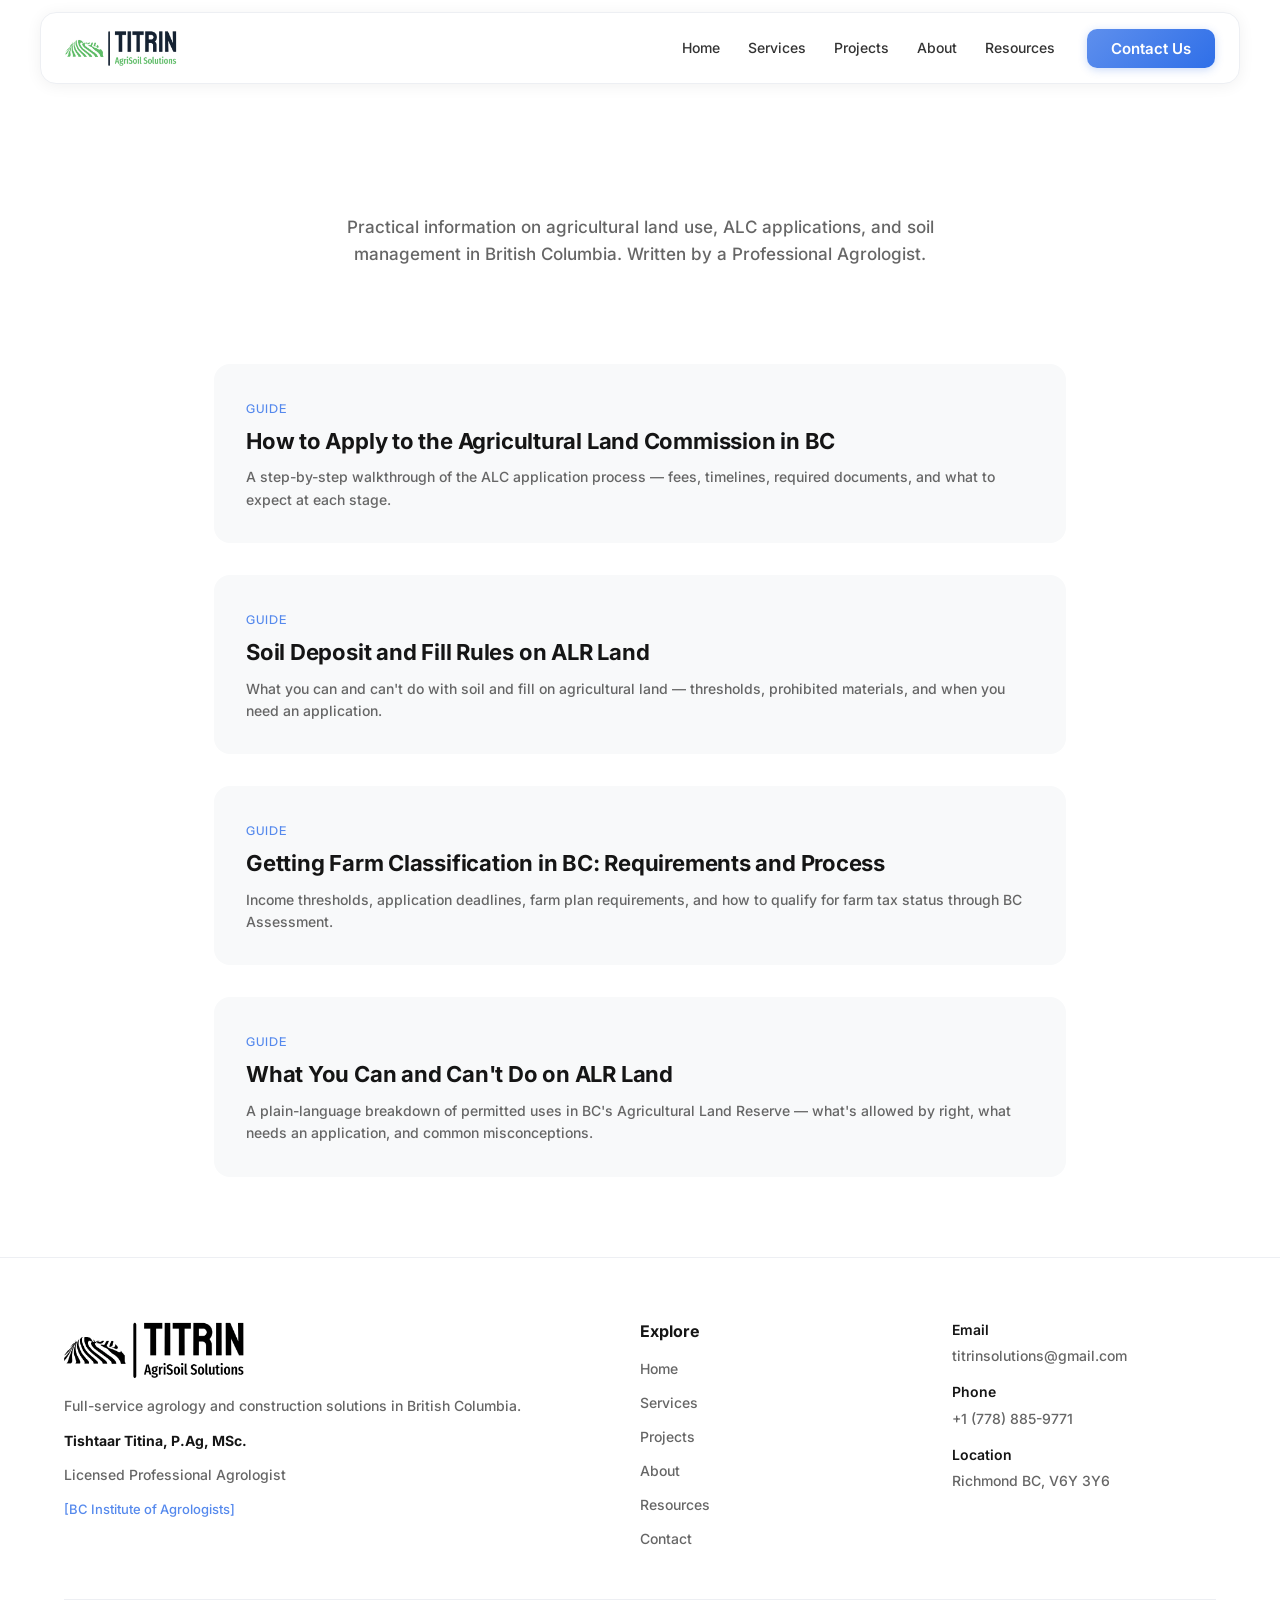
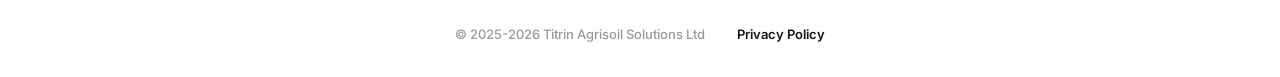
==== commit 4117171d: "Fix broken images + security hardening Image fix: - Fixed .gitignore that was blocking site/images/ " ====
--- a/site/blog/index.html
+++ b/site/blog/index.html
@@ -62,7 +62,7 @@
       <div class="container" style="max-width:900px;margin:0 auto;">
         <div style="display:flex;flex-direction:column;gap:32px;">
 
-          <a href="alc-application-guide.html" style="display:flex;gap:24px;align-items:flex-start;padding:32px;background:var(--color-off-white);border-radius:16px;text-decoration:none;color:inherit;transition:box-shadow 0.2s ease,transform 0.2s ease;" onmouseover="this.style.boxShadow='0 8px 24px rgba(0,0,0,0.08)';this.style.transform='translateY(-2px)'" onmouseout="this.style.boxShadow='';this.style.transform=''">
+          <a href="alc-application-guide.html" style="display:flex;gap:24px;align-items:flex-start;padding:32px;background:var(--color-off-white);border-radius:16px;text-decoration:none;color:inherit;transition:box-shadow 0.2s ease,transform 0.2s ease; blog-card">
             <div style="flex:1;">
               <span style="font-family:var(--font-accent);font-size:12px;font-weight:500;text-transform:uppercase;letter-spacing:0.06em;color:var(--color-primary);">Guide</span>
               <h2 style="font-size:22px;margin:8px 0 12px;">How to Apply to the Agricultural Land Commission in BC</h2>
@@ -70,7 +70,7 @@
             </div>
           </a>
 
-          <a href="soil-deposit-alr-guide.html" style="display:flex;gap:24px;align-items:flex-start;padding:32px;background:var(--color-off-white);border-radius:16px;text-decoration:none;color:inherit;transition:box-shadow 0.2s ease,transform 0.2s ease;" onmouseover="this.style.boxShadow='0 8px 24px rgba(0,0,0,0.08)';this.style.transform='translateY(-2px)'" onmouseout="this.style.boxShadow='';this.style.transform=''">
+          <a href="soil-deposit-alr-guide.html" style="display:flex;gap:24px;align-items:flex-start;padding:32px;background:var(--color-off-white);border-radius:16px;text-decoration:none;color:inherit;transition:box-shadow 0.2s ease,transform 0.2s ease; blog-card">
             <div style="flex:1;">
               <span style="font-family:var(--font-accent);font-size:12px;font-weight:500;text-transform:uppercase;letter-spacing:0.06em;color:var(--color-primary);">Guide</span>
               <h2 style="font-size:22px;margin:8px 0 12px;">Soil Deposit and Fill Rules on ALR Land</h2>
@@ -78,7 +78,7 @@
             </div>
           </a>
 
-          <a href="farm-classification-bc.html" style="display:flex;gap:24px;align-items:flex-start;padding:32px;background:var(--color-off-white);border-radius:16px;text-decoration:none;color:inherit;transition:box-shadow 0.2s ease,transform 0.2s ease;" onmouseover="this.style.boxShadow='0 8px 24px rgba(0,0,0,0.08)';this.style.transform='translateY(-2px)'" onmouseout="this.style.boxShadow='';this.style.transform=''">
+          <a href="farm-classification-bc.html" style="display:flex;gap:24px;align-items:flex-start;padding:32px;background:var(--color-off-white);border-radius:16px;text-decoration:none;color:inherit;transition:box-shadow 0.2s ease,transform 0.2s ease; blog-card">
             <div style="flex:1;">
               <span style="font-family:var(--font-accent);font-size:12px;font-weight:500;text-transform:uppercase;letter-spacing:0.06em;color:var(--color-primary);">Guide</span>
               <h2 style="font-size:22px;margin:8px 0 12px;">Getting Farm Classification in BC: Requirements and Process</h2>
@@ -86,7 +86,7 @@
             </div>
           </a>
 
-          <a href="permitted-uses-alr.html" style="display:flex;gap:24px;align-items:flex-start;padding:32px;background:var(--color-off-white);border-radius:16px;text-decoration:none;color:inherit;transition:box-shadow 0.2s ease,transform 0.2s ease;" onmouseover="this.style.boxShadow='0 8px 24px rgba(0,0,0,0.08)';this.style.transform='translateY(-2px)'" onmouseout="this.style.boxShadow='';this.style.transform=''">
+          <a href="permitted-uses-alr.html" style="display:flex;gap:24px;align-items:flex-start;padding:32px;background:var(--color-off-white);border-radius:16px;text-decoration:none;color:inherit;transition:box-shadow 0.2s ease,transform 0.2s ease; blog-card">
             <div style="flex:1;">
               <span style="font-family:var(--font-accent);font-size:12px;font-weight:500;text-transform:uppercase;letter-spacing:0.06em;color:var(--color-primary);">Guide</span>
               <h2 style="font-size:22px;margin:8px 0 12px;">What You Can and Can't Do on ALR Land</h2>
--- a/site/css/styles.css
+++ b/site/css/styles.css
@@ -8,3 +8,6 @@
 
 /* Print optimization for articles */
 @media print{.privacy-page{max-width:100%;padding:20px 0}.privacy-page a{color:#000;text-decoration:underline}.privacy-page a[href]::after{content:" (" attr(href) ")"}.privacy-page table{border:1px solid #ccc}.privacy-page th,.privacy-page td{border:1px solid #ccc;padding:6px}}
+
+/* Blog card hover */
+.blog-card:hover{box-shadow:0 8px 24px rgba(0,0,0,0.08);transform:translateY(-2px)}
